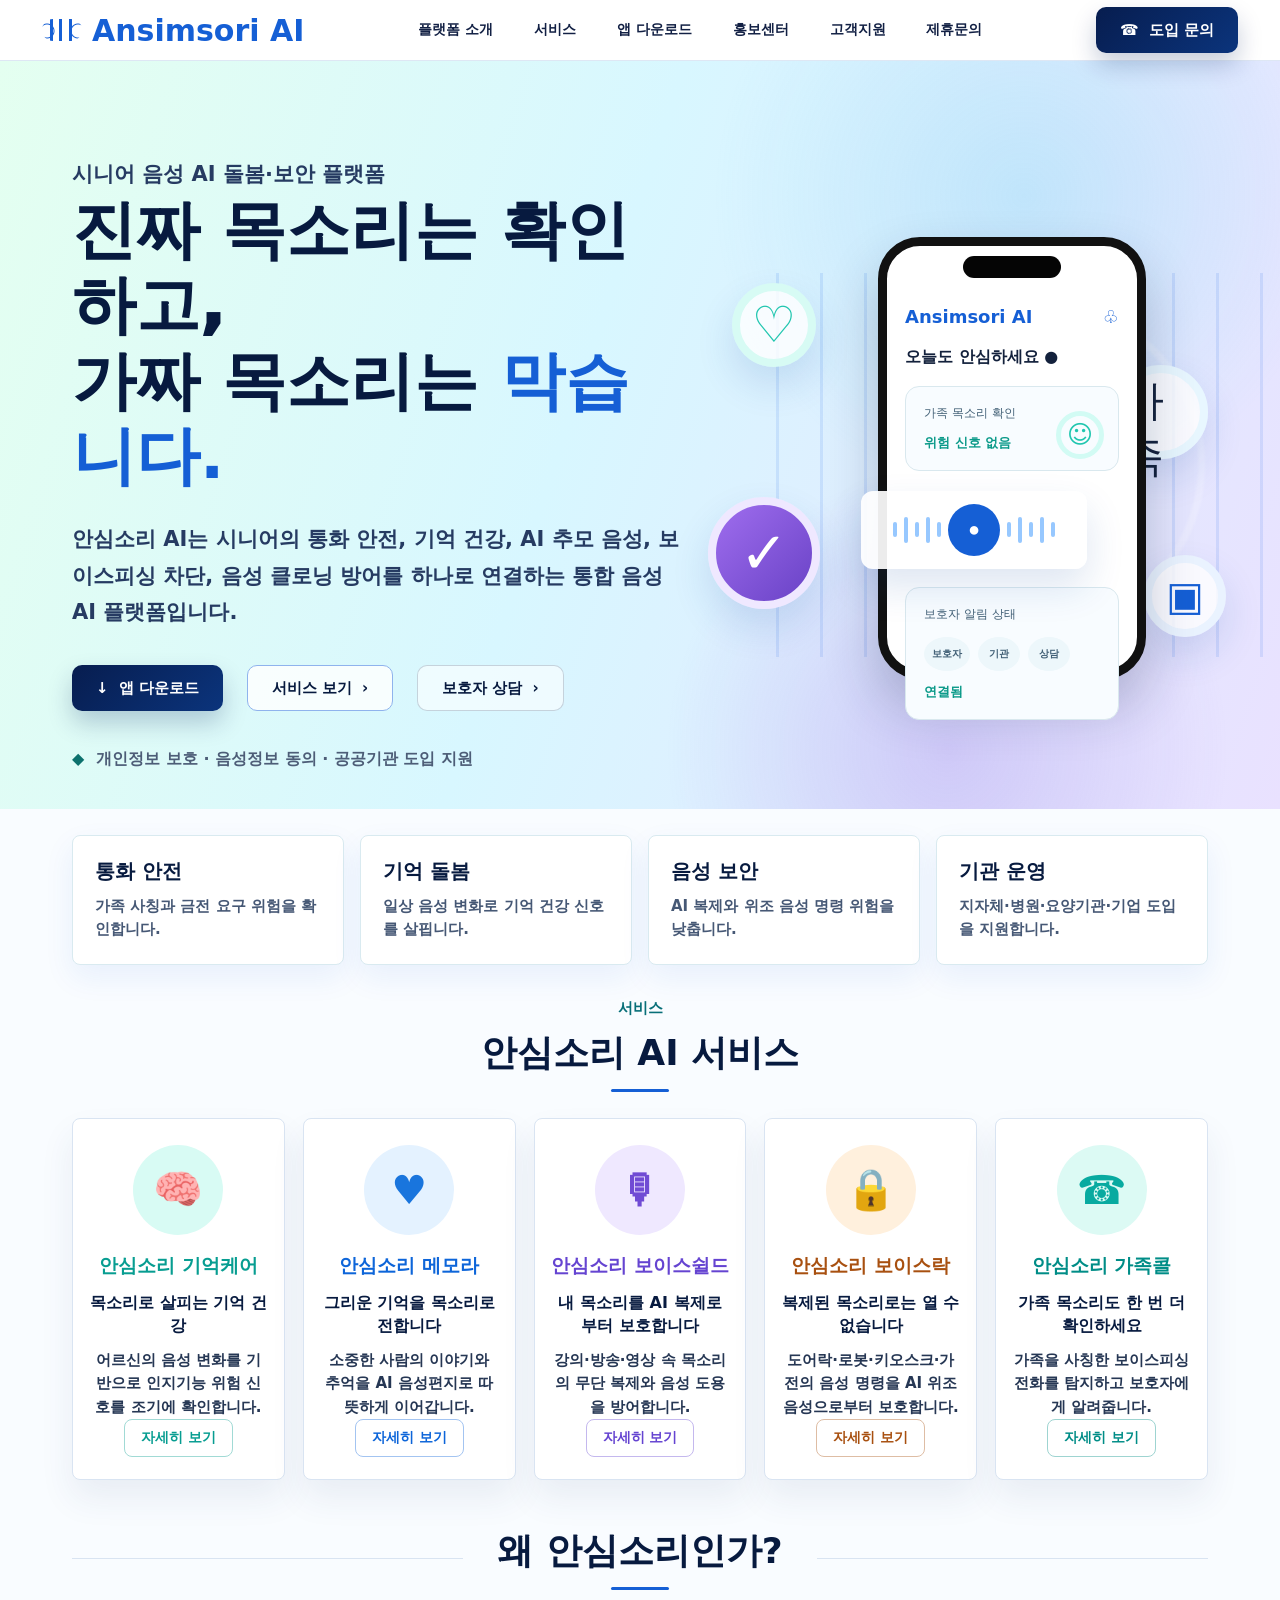
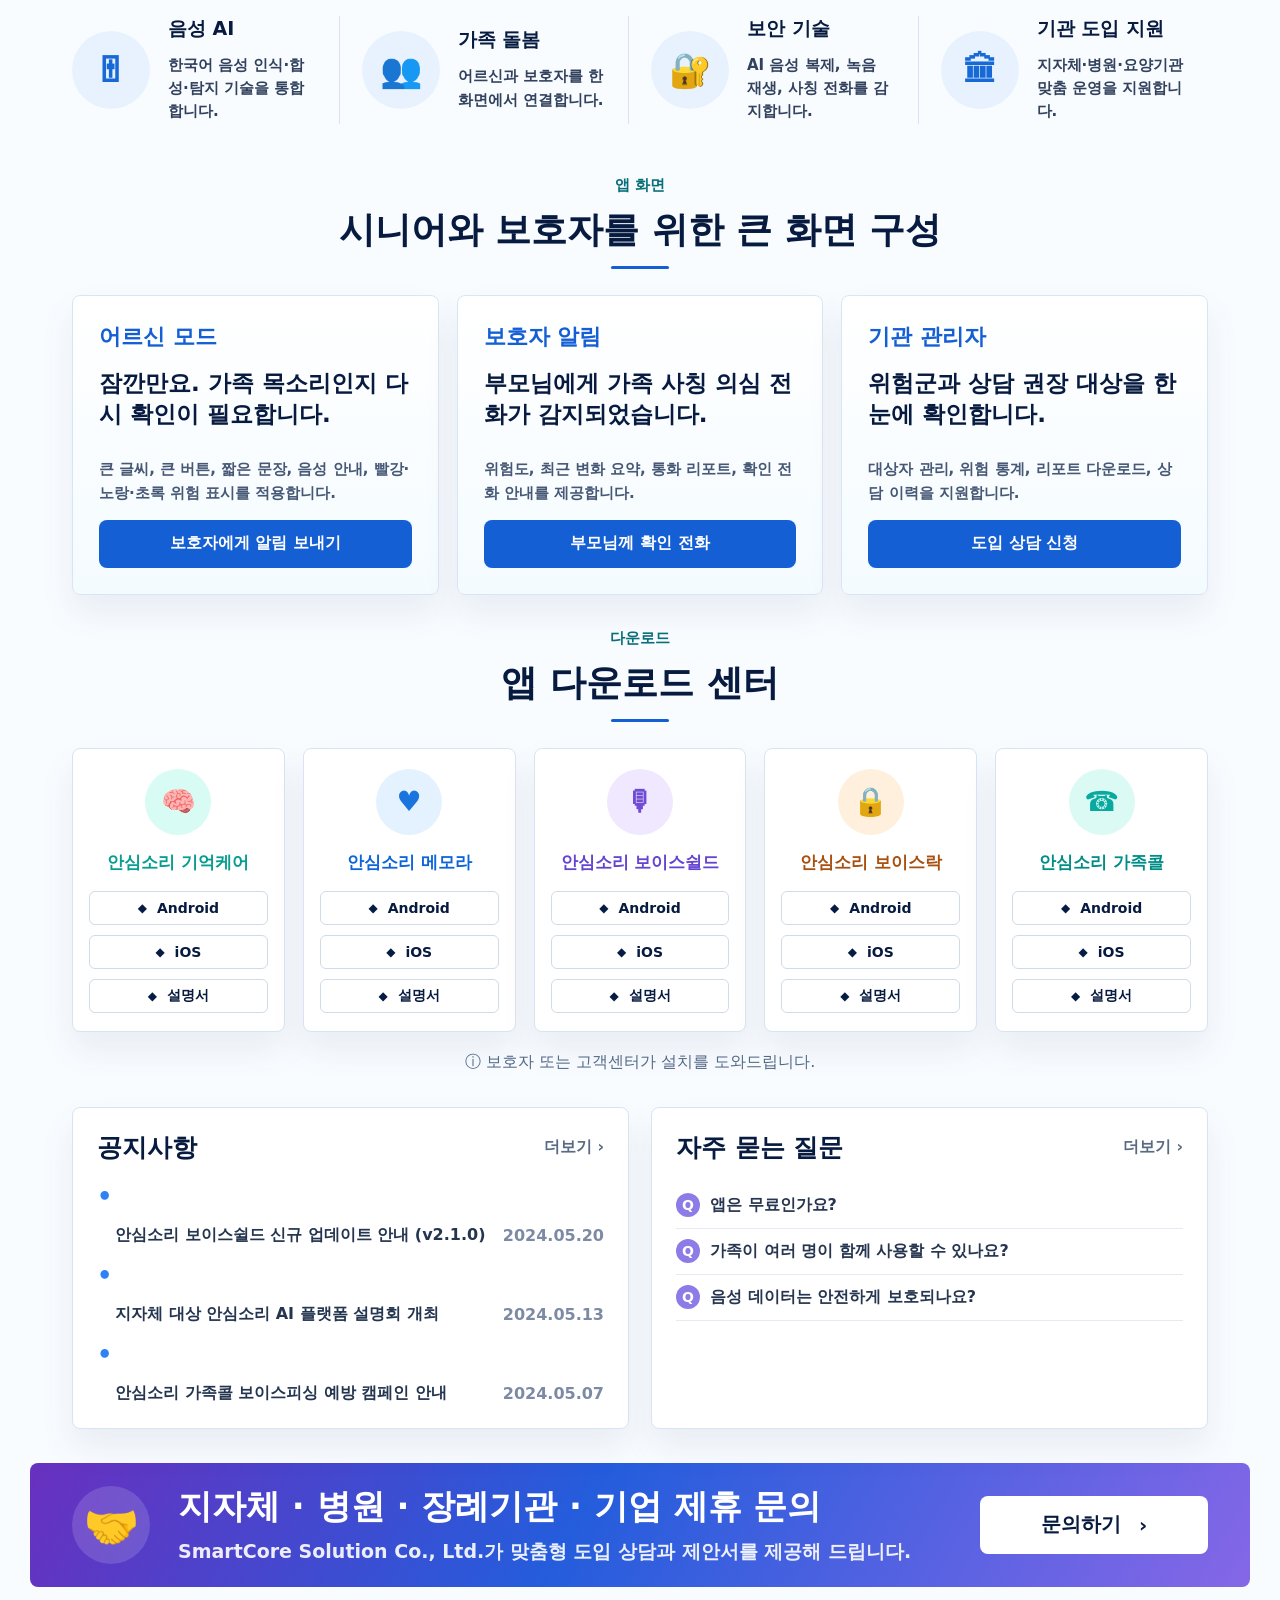
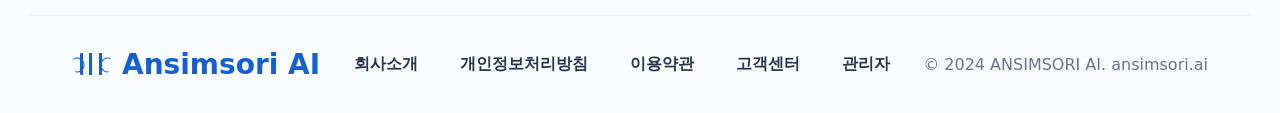
==== index.html @ afc2d335 "Initial Ansimsori AI website" ====
<!doctype html>
<html lang="ko">
  <head>
    <meta charset="UTF-8" />
    <meta name="viewport" content="width=device-width, initial-scale=1.0" />
    <title>안심소리 AI | ANSIMSORI AI</title>
    <meta
      name="description"
      content="안심소리 AI는 시니어의 통화 안전, 기억 건강, AI 추모 음성, 보이스피싱 차단, 음성 클로닝 방어를 하나로 연결하는 통합 음성 AI 플랫폼입니다."
    />
    <link rel="stylesheet" href="./styles.css" />
  </head>
  <body>
    <header class="site-header">
      <a class="brand" href="#top" aria-label="안심소리 AI 홈">
        <span class="brand-wave" aria-hidden="true"></span>
        <span>Ansimsori AI</span>
      </a>

      <button class="menu-toggle" type="button" aria-label="메뉴 열기" aria-expanded="false">
        <span></span>
        <span></span>
        <span></span>
      </button>

      <nav class="nav" aria-label="주요 메뉴">
        <a href="#platform">플랫폼 소개</a>
        <a href="#service">서비스</a>
        <a href="#download">앱 다운로드</a>
        <a href="#notice">홍보센터</a>
        <a href="#faq">고객지원</a>
        <a href="#contact">제휴문의</a>
      </nav>

      <a class="header-cta" href="#contact">
        <span aria-hidden="true">☎</span>
        도입 문의
      </a>
    </header>

    <main id="top">
      <section class="hero" id="platform">
        <div class="hero-inner">
          <div class="hero-copy">
            <p class="eyebrow">시니어 음성 AI 돌봄·보안 플랫폼</p>
            <h1>진짜 목소리는 확인하고,<br />가짜 목소리는 <strong>막습니다.</strong></h1>
            <p>
              안심소리 AI는 시니어의 통화 안전, 기억 건강, AI 추모 음성, 보이스피싱 차단, 음성 클로닝 방어를 하나로 연결하는 통합 음성 AI 플랫폼입니다.
            </p>
            <div class="hero-actions">
              <a class="button primary" href="#download">
                <span aria-hidden="true">↓</span>
                앱 다운로드
              </a>
              <a class="button secondary" href="#service">
                서비스 보기
                <span aria-hidden="true">›</span>
              </a>
              <a class="button ghost" href="#contact">
                보호자 상담
                <span aria-hidden="true">›</span>
              </a>
            </div>
            <p class="trust"><span aria-hidden="true">◆</span> 개인정보 보호 · 음성정보 동의 · 공공기관 도입 지원</p>
          </div>

          <div class="hero-visual" aria-label="안심소리 AI 모바일 앱 미리보기">
            <div class="orbit badge-heart">♡</div>
            <div class="orbit badge-family">가족</div>
            <div class="orbit badge-lock">▣</div>
            <div class="phone">
              <div class="phone-top"></div>
              <div class="phone-screen">
                <div class="app-head">
                  <strong>Ansimsori AI</strong>
                  <span>♧</span>
                </div>
                <h2>오늘도 안심하세요 <span>●</span></h2>
                <div class="status-card">
                  <span>가족 목소리 확인</span>
                  <b>위험 신호 없음</b>
                  <i>☺</i>
                </div>
                <div class="voice-panel">
                  <span></span><span></span><span></span><span></span><span></span>
                  <button type="button" aria-label="음성 녹음">●</button>
                  <span></span><span></span><span></span><span></span><span></span>
                </div>
                <div class="family-card">
                  <span>보호자 알림 상태</span>
                  <div class="faces">
                    <i>보호자</i><i>기관</i><i>상담</i>
                  </div>
                  <b>연결됨</b>
                </div>
              </div>
            </div>
            <div class="shield">✓</div>
          </div>
        </div>
      </section>

      <section class="section platform-summary" aria-label="안심소리 AI 핵심 가치">
        <div class="summary-grid">
          <article>
            <b>통화 안전</b>
            <span>가족 사칭과 금전 요구 위험을 확인합니다.</span>
          </article>
          <article>
            <b>기억 돌봄</b>
            <span>일상 음성 변화로 기억 건강 신호를 살핍니다.</span>
          </article>
          <article>
            <b>음성 보안</b>
            <span>AI 복제와 위조 음성 명령 위험을 낮춥니다.</span>
          </article>
          <article>
            <b>기관 운영</b>
            <span>지자체·병원·요양기관·기업 도입을 지원합니다.</span>
          </article>
        </div>
      </section>

      <section class="section" id="service">
        <div class="section-title">
          <p>서비스</p>
          <h2>안심소리 AI 서비스</h2>
        </div>
        <div class="service-grid">
          <article class="service-card mint">
            <span class="icon">🧠</span>
            <h3>안심소리 기억케어</h3>
            <b>목소리로 살피는 기억 건강</b>
            <p>어르신의 음성 변화를 기반으로 인지기능 위험 신호를 조기에 확인합니다.</p>
            <a class="service-more" href="./services/memory-care.html">자세히 보기</a>
          </article>
          <article class="service-card blue">
            <span class="icon">♥</span>
            <h3>안심소리 메모라</h3>
            <b>그리운 기억을 목소리로 전합니다</b>
            <p>소중한 사람의 이야기와 추억을 AI 음성편지로 따뜻하게 이어갑니다.</p>
            <a class="service-more" href="./services/memora.html">자세히 보기</a>
          </article>
          <article class="service-card violet">
            <span class="icon">🎙</span>
            <h3>안심소리 보이스쉴드</h3>
            <b>내 목소리를 AI 복제로부터 보호합니다</b>
            <p>강의·방송·영상 속 목소리의 무단 복제와 음성 도용을 방어합니다.</p>
            <a class="service-more" href="./services/voice-shield.html">자세히 보기</a>
          </article>
          <article class="service-card amber">
            <span class="icon">🔒</span>
            <h3>안심소리 보이스락</h3>
            <b>복제된 목소리로는 열 수 없습니다</b>
            <p>도어락·로봇·키오스크·가전의 음성 명령을 AI 위조 음성으로부터 보호합니다.</p>
            <a class="service-more" href="./services/voice-lock.html">자세히 보기</a>
          </article>
          <article class="service-card teal">
            <span class="icon">☎</span>
            <h3>안심소리 가족콜</h3>
            <b>가족 목소리도 한 번 더 확인하세요</b>
            <p>가족을 사칭한 보이스피싱 전화를 탐지하고 보호자에게 알려줍니다.</p>
            <a class="service-more" href="./services/family-call.html">자세히 보기</a>
          </article>
        </div>
      </section>

      <section class="section why">
        <div class="section-title lined">
          <h2>왜 안심소리인가?</h2>
        </div>
        <div class="why-grid">
          <article>
            <span class="why-icon">🎚</span>
            <div>
              <h3>음성 AI</h3>
              <p>한국어 음성 인식·합성·탐지 기술을 통합합니다.</p>
            </div>
          </article>
          <article>
            <span class="why-icon">👥</span>
            <div>
              <h3>가족 돌봄</h3>
              <p>어르신과 보호자를 한 화면에서 연결합니다.</p>
            </div>
          </article>
          <article>
            <span class="why-icon">🔐</span>
            <div>
              <h3>보안 기술</h3>
              <p>AI 음성 복제, 녹음 재생, 사칭 전화를 감지합니다.</p>
            </div>
          </article>
          <article>
            <span class="why-icon">🏛</span>
            <div>
              <h3>기관 도입 지원</h3>
              <p>지자체·병원·요양기관 맞춤 운영을 지원합니다.</p>
            </div>
          </article>
        </div>
      </section>

      <section class="section screen-section" aria-label="앱 화면 예시">
        <div class="section-title">
          <p>앱 화면</p>
          <h2>시니어와 보호자를 위한 큰 화면 구성</h2>
        </div>
        <div class="screen-grid">
          <article>
            <h3>어르신 모드</h3>
            <strong>잠깐만요. 가족 목소리인지 다시 확인이 필요합니다.</strong>
            <p>큰 글씨, 큰 버튼, 짧은 문장, 음성 안내, 빨강·노랑·초록 위험 표시를 적용합니다.</p>
            <button type="button">보호자에게 알림 보내기</button>
          </article>
          <article>
            <h3>보호자 알림</h3>
            <strong>부모님에게 가족 사칭 의심 전화가 감지되었습니다.</strong>
            <p>위험도, 최근 변화 요약, 통화 리포트, 확인 전화 안내를 제공합니다.</p>
            <button type="button">부모님께 확인 전화</button>
          </article>
          <article>
            <h3>기관 관리자</h3>
            <strong>위험군과 상담 권장 대상을 한눈에 확인합니다.</strong>
            <p>대상자 관리, 위험 통계, 리포트 다운로드, 상담 이력을 지원합니다.</p>
            <button type="button">도입 상담 신청</button>
          </article>
        </div>
      </section>

      <section class="section" id="download">
        <div class="section-title">
          <p>다운로드</p>
          <h2>앱 다운로드 센터</h2>
        </div>
        <div class="download-grid">
          <article class="download-card mint">
            <span class="small-icon">🧠</span>
            <h3>안심소리 기억케어</h3>
            <a href="./services/memory-care.html">Android</a>
            <a href="./services/memory-care.html">iOS</a>
            <a href="./services/memory-care.html">설명서</a>
          </article>
          <article class="download-card blue">
            <span class="small-icon">♥</span>
            <h3>안심소리 메모라</h3>
            <a href="./services/memora.html">Android</a>
            <a href="./services/memora.html">iOS</a>
            <a href="./services/memora.html">설명서</a>
          </article>
          <article class="download-card violet">
            <span class="small-icon">🎙</span>
            <h3>안심소리 보이스쉴드</h3>
            <a href="./services/voice-shield.html">Android</a>
            <a href="./services/voice-shield.html">iOS</a>
            <a href="./services/voice-shield.html">설명서</a>
          </article>
          <article class="download-card amber">
            <span class="small-icon">🔒</span>
            <h3>안심소리 보이스락</h3>
            <a href="./services/voice-lock.html">Android</a>
            <a href="./services/voice-lock.html">iOS</a>
            <a href="./services/voice-lock.html">설명서</a>
          </article>
          <article class="download-card teal">
            <span class="small-icon">☎</span>
            <h3>안심소리 가족콜</h3>
            <a href="./services/family-call.html">Android</a>
            <a href="./services/family-call.html">iOS</a>
            <a href="./services/family-call.html">설명서</a>
          </article>
        </div>
        <p class="helper">ⓘ 보호자 또는 고객센터가 설치를 도와드립니다.</p>
      </section>

      <section class="info-section">
        <article class="panel" id="notice">
          <div class="panel-head">
            <h2>공지사항</h2>
            <a href="#">더보기 ›</a>
          </div>
          <ul class="notice-list">
            <li><a href="#">안심소리 보이스쉴드 신규 업데이트 안내 (v2.1.0)</a><time>2024.05.20</time></li>
            <li><a href="#">지자체 대상 안심소리 AI 플랫폼 설명회 개최</a><time>2024.05.13</time></li>
            <li><a href="#">안심소리 가족콜 보이스피싱 예방 캠페인 안내</a><time>2024.05.07</time></li>
          </ul>
        </article>

        <article class="panel" id="faq">
          <div class="panel-head">
            <h2>자주 묻는 질문</h2>
            <a href="#">더보기 ›</a>
          </div>
          <div class="faq-list">
            <button type="button" aria-expanded="false">앱은 무료인가요?</button>
            <p>서비스별 기본 기능과 기관 도입 범위에 따라 이용 방식이 달라질 수 있습니다.</p>
            <button type="button" aria-expanded="false">가족이 여러 명이 함께 사용할 수 있나요?</button>
            <p>보호자와 가족 구성원을 초대해 알림과 음성 등록 상태를 함께 관리할 수 있습니다.</p>
            <button type="button" aria-expanded="false">음성 데이터는 안전하게 보호되나요?</button>
            <p>음성정보 이용 목적, 보관 기간, 삭제 방법을 고지하고 동의 기반으로 처리합니다.</p>
          </div>
        </article>
      </section>

      <section class="contact-banner" id="contact">
        <div>
          <span aria-hidden="true">🤝</span>
          <div>
            <h2>지자체 · 병원 · 장례기관 · 기업 제휴 문의</h2>
            <p>SmartCore Solution Co., Ltd.가 맞춤형 도입 상담과 제안서를 제공해 드립니다.</p>
          </div>
        </div>
        <a href="mailto:contact@ansimsori.ai">문의하기 <span aria-hidden="true">›</span></a>
      </section>
    </main>

    <footer class="site-footer">
      <a class="brand" href="#top" aria-label="안심소리 AI 홈">
        <span class="brand-wave" aria-hidden="true"></span>
        <span>Ansimsori AI</span>
      </a>
      <nav aria-label="하단 메뉴">
        <a href="#">회사소개</a>
        <a href="#">개인정보처리방침</a>
        <a href="#">이용약관</a>
        <a href="#">고객센터</a>
        <a href="#">관리자</a>
      </nav>
      <p>© 2024 ANSIMSORI AI. ansimsori.ai</p>
    </footer>

    <script src="./script.js"></script>
  </body>
</html>
---- styles.css ----
:root {
  --navy: #071a3f;
  --blue: #155fd5;
  --blue-2: #2f82f3;
  --mint: #20c6af;
  --teal: #0aaea5;
  --violet: #7b55d9;
  --amber: #f18a24;
  --line: #d9e4f2;
  --text: #13213c;
  --muted: #5f6f89;
  --bg: #f6fbff;
  --shadow: 0 18px 38px rgba(20, 76, 160, 0.14);
}

* {
  box-sizing: border-box;
}

html {
  scroll-behavior: smooth;
}

body {
  margin: 0;
  color: var(--text);
  font-family: system-ui, -apple-system, BlinkMacSystemFont, "Segoe UI", sans-serif;
  background: #f9fcff;
  letter-spacing: 0;
}

a {
  color: inherit;
  text-decoration: none;
}

.site-header {
  position: sticky;
  top: 0;
  z-index: 20;
  display: flex;
  align-items: center;
  gap: 24px;
  min-height: 58px;
  padding: 0 clamp(20px, 3.4vw, 42px);
  border-bottom: 1px solid rgba(214, 226, 242, 0.8);
  background: rgba(255, 255, 255, 0.94);
  backdrop-filter: blur(18px);
}

.brand {
  display: inline-flex;
  align-items: center;
  gap: 10px;
  flex: 0 0 auto;
  color: var(--blue);
  font-size: clamp(22px, 2.5vw, 30px);
  font-weight: 900;
  white-space: nowrap;
}

.brand-wave {
  width: 40px;
  height: 22px;
  background:
    radial-gradient(circle at 5px 12px, transparent 6px, var(--blue) 7px, transparent 8px),
    linear-gradient(90deg, transparent 0 8px, var(--blue) 8px 11px, transparent 11px 17px, var(--blue) 17px 20px, transparent 20px 27px, var(--blue) 27px 30px, transparent 30px),
    radial-gradient(circle at 36px 12px, transparent 6px, var(--blue) 7px, transparent 8px);
  border-radius: 99px;
}

.nav {
  display: flex;
  justify-content: center;
  gap: clamp(22px, 3.2vw, 44px);
  flex: 1 1 auto;
  font-size: 14px;
  font-weight: 700;
  color: #122044;
}

.nav a {
  padding: 21px 0;
}

.header-cta,
.button {
  display: inline-flex;
  align-items: center;
  justify-content: center;
  gap: 10px;
  min-height: 46px;
  padding: 0 24px;
  border-radius: 10px;
  font-size: 15px;
  font-weight: 800;
  white-space: nowrap;
}

.header-cta,
.button.primary {
  color: #fff;
  background: linear-gradient(135deg, #071d4f, #0b347c);
  box-shadow: 0 12px 24px rgba(4, 31, 89, 0.22);
}

.button.secondary {
  color: var(--navy);
  border: 1px solid #8fb3ed;
  background: rgba(255, 255, 255, 0.82);
}

.button.ghost {
  color: var(--navy);
  border: 1px solid rgba(7, 26, 63, 0.18);
  background: rgba(255, 255, 255, 0.58);
}

.menu-toggle {
  display: none;
  width: 42px;
  height: 42px;
  border: 1px solid var(--line);
  border-radius: 10px;
  background: #fff;
}

.menu-toggle span {
  display: block;
  width: 20px;
  height: 2px;
  margin: 5px auto;
  background: var(--navy);
}

.hero {
  overflow: hidden;
  background:
    radial-gradient(circle at 74% 92%, rgba(151, 105, 227, 0.26), transparent 24%),
    radial-gradient(circle at 80% 18%, rgba(93, 203, 239, 0.24), transparent 26%),
    linear-gradient(108deg, #e4fff0 0%, #d8f7ff 45%, #e9e1ff 100%);
}

.hero-inner {
  display: grid;
  grid-template-columns: minmax(0, 1fr) minmax(350px, 500px);
  gap: 28px;
  align-items: center;
  max-width: 1220px;
  min-height: 500px;
  margin: 0 auto;
  padding: clamp(46px, 5.4vw, 70px) clamp(22px, 4vw, 42px) 36px;
}

.hero-copy h1 {
  margin: 0;
  color: var(--navy);
  font-size: clamp(42px, 5.4vw, 64px);
  line-height: 1.18;
  font-weight: 950;
}

.eyebrow,
.section-title p {
  margin: 0 0 12px;
  color: #086f78;
  font-size: 15px;
  font-weight: 900;
}

.hero-copy h1 strong {
  color: var(--blue);
}

.hero-copy > p {
  max-width: 720px;
  margin: 26px 0 0;
  color: #263b62;
  font-size: clamp(17px, 1.8vw, 21px);
  line-height: 1.75;
  font-weight: 650;
}

.hero-actions {
  display: flex;
  flex-wrap: wrap;
  gap: 24px;
  margin-top: 34px;
}

.trust {
  display: flex;
  align-items: center;
  gap: 12px;
  margin-top: 34px !important;
  color: #4d5d77 !important;
  font-size: 16px !important;
}

.trust span {
  color: #0c716d;
}

.hero-visual {
  position: relative;
  min-height: 430px;
}

.hero-visual::before {
  content: "";
  position: absolute;
  inset: 36px -120px 10px 46px;
  opacity: 0.35;
  background:
    repeating-linear-gradient(90deg, transparent 0 22px, rgba(37, 106, 230, 0.36) 22px 25px, transparent 25px 44px),
    radial-gradient(circle, transparent 0 45%, rgba(255, 255, 255, 0.6) 46% 47%, transparent 48%);
}

.phone {
  position: absolute;
  right: 62px;
  top: 0;
  width: 268px;
  height: 442px;
  padding: 24px 18px;
  border: 9px solid #111;
  border-radius: 42px;
  background: #fff;
  box-shadow: 0 28px 54px rgba(18, 33, 67, 0.24);
}

.phone-top {
  position: absolute;
  top: 10px;
  left: 50%;
  width: 98px;
  height: 22px;
  transform: translateX(-50%);
  border-radius: 99px;
  background: #050505;
}

.phone-screen {
  padding-top: 36px;
}

.app-head,
.status-card,
.family-card {
  border: 1px solid #d9e8ee;
  border-radius: 14px;
  background: #f8fcff;
}

.app-head {
  display: flex;
  justify-content: space-between;
  padding: 0;
  border: 0;
  background: transparent;
  color: var(--blue);
  font-size: 18px;
}

.phone h2 {
  margin: 20px 0 18px;
  font-size: 16px;
}

.status-card,
.family-card {
  position: relative;
  padding: 18px;
  color: #426076;
  font-size: 12px;
}

.status-card b,
.family-card b {
  display: block;
  margin-top: 12px;
  color: #0b9a89;
  font-size: 13px;
}

.status-card i {
  position: absolute;
  right: 14px;
  top: 24px;
  display: grid;
  place-items: center;
  width: 48px;
  height: 48px;
  border-radius: 50%;
  color: #20c6af;
  border: 5px solid #d2fbf4;
  font-style: normal;
  font-size: 25px;
}

.voice-panel {
  position: relative;
  z-index: 2;
  display: flex;
  align-items: center;
  justify-content: center;
  gap: 7px;
  width: 226px;
  height: 78px;
  margin: 20px 0 18px -44px;
  border-radius: 12px;
  background: rgba(255, 255, 255, 0.92);
  box-shadow: var(--shadow);
}

.voice-panel span {
  width: 4px;
  height: 26px;
  border-radius: 99px;
  background: #97c8ff;
}

.voice-panel span:nth-child(odd) {
  height: 15px;
}

.voice-panel button {
  display: grid;
  place-items: center;
  width: 52px;
  height: 52px;
  border: 0;
  border-radius: 50%;
  color: #fff;
  background: var(--blue);
  font-size: 20px;
}

.faces {
  display: flex;
  gap: 8px;
  margin-top: 14px;
}

.faces i {
  display: grid;
  place-items: center;
  min-width: 42px;
  height: 34px;
  padding: 0 8px;
  border-radius: 50%;
  background: #edf7fb;
  font-style: normal;
  font-size: 10px;
  font-weight: 800;
}

.orbit,
.shield {
  position: absolute;
  display: grid;
  place-items: center;
  border-radius: 50%;
  background: rgba(255, 255, 255, 0.82);
  box-shadow: var(--shadow);
}

.badge-heart {
  left: 24px;
  top: 46px;
  width: 84px;
  height: 84px;
  color: var(--mint);
  border: 8px solid #d7fbf4;
  font-size: 50px;
}

.badge-family {
  right: 0;
  top: 128px;
  width: 94px;
  height: 94px;
  border: 8px solid #e8f7ff;
  font-size: 42px;
}

.badge-lock {
  right: -18px;
  bottom: 30px;
  width: 82px;
  height: 82px;
  color: var(--blue);
  border: 8px solid #eaf3ff;
  font-size: 40px;
}

.shield {
  left: 0;
  bottom: 58px;
  width: 112px;
  height: 112px;
  color: #fff;
  border: 8px solid #efe8ff;
  background: linear-gradient(135deg, #9f6dee, #6942c6);
  font-size: 58px;
}

.section,
.info-section,
.contact-banner,
.site-footer {
  max-width: 1220px;
  margin: 0 auto;
  padding-inline: clamp(20px, 4vw, 42px);
}

.section {
  padding-top: 34px;
}

.platform-summary {
  padding-top: 26px;
}

.summary-grid {
  display: grid;
  grid-template-columns: repeat(4, 1fr);
  gap: 16px;
}

.summary-grid article {
  min-height: 108px;
  padding: 22px;
  border: 1px solid #d9eaf0;
  border-radius: 8px;
  background: #fff;
  box-shadow: 0 12px 30px rgba(21, 95, 213, 0.08);
}

.summary-grid b {
  display: block;
  margin-bottom: 10px;
  color: var(--navy);
  font-size: 20px;
}

.summary-grid span {
  color: #465875;
  font-size: 15px;
  font-weight: 650;
  line-height: 1.55;
}

.section-title {
  margin: 0 0 26px;
  text-align: center;
}

.section-title h2,
.panel h2,
.contact-banner h2 {
  margin: 0;
  color: var(--navy);
  font-size: clamp(27px, 3vw, 36px);
  line-height: 1.25;
}

.section-title h2::after {
  content: "";
  display: block;
  width: 58px;
  height: 3px;
  margin: 14px auto 0;
  border-radius: 99px;
  background: var(--blue);
}

.lined {
  display: flex;
  align-items: center;
  gap: 34px;
}

.lined::before,
.lined::after {
  content: "";
  flex: 1;
  height: 1px;
  background: var(--line);
}

.service-grid,
.download-grid {
  display: grid;
  grid-template-columns: repeat(5, 1fr);
  gap: 18px;
}

.service-card,
.download-card,
.panel {
  border: 1px solid var(--line);
  border-radius: 8px;
  background: #fff;
  box-shadow: 0 18px 34px rgba(32, 65, 115, 0.08);
}

.service-card {
  display: flex;
  flex-direction: column;
  min-height: 350px;
  padding: 26px 16px 22px;
  text-align: center;
}

.icon,
.small-icon,
.why-icon {
  display: grid;
  place-items: center;
  margin: 0 auto;
  border-radius: 50%;
  font-weight: 900;
}

.icon {
  width: 90px;
  height: 90px;
  margin-bottom: 18px;
  font-size: 40px;
}

.service-card h3,
.download-card h3,
.why h3 {
  margin: 0 0 12px;
  font-size: 19px;
  color: var(--card-color);
}

.service-card b {
  display: block;
  min-height: 46px;
  margin-bottom: 12px;
  color: var(--navy);
  font-size: 16px;
  line-height: 1.45;
}

.service-card p,
.why p,
.download-card p {
  margin: 0;
  color: #263754;
  font-size: 15px;
  line-height: 1.55;
  font-weight: 650;
}

.service-card .service-more {
  display: inline-flex;
  align-items: center;
  justify-content: center;
  min-height: 38px;
  margin: auto auto 0;
  padding: 0 16px;
  border: 1px solid color-mix(in srgb, var(--card-color), white 62%);
  border-radius: 8px;
  color: var(--card-color);
  background: #fff;
  font: inherit;
  font-size: 14px;
  font-weight: 900;
  cursor: pointer;
}

.service-card .service-more:hover,
.service-card .service-more.is-active {
  color: #fff;
  background: var(--card-color);
}

.service-detail-viewer {
  position: relative;
  margin-top: 22px;
  padding: 28px;
  border: 1px solid #cfe0ef;
  border-radius: 8px;
  background: #fff;
  box-shadow: 0 22px 46px rgba(20, 76, 160, 0.13);
}

.service-detail-viewer[hidden] {
  display: none;
}

.detail-close {
  position: absolute;
  top: 16px;
  right: 16px;
  z-index: 2;
  display: grid;
  place-items: center;
  width: 38px;
  height: 38px;
  border: 1px solid #d8e4ef;
  border-radius: 50%;
  color: var(--navy);
  background: #fff;
  font-size: 24px;
  line-height: 1;
  cursor: pointer;
}

.service-panel {
  display: none;
  grid-template-columns: minmax(220px, 0.7fr) minmax(0, 1.3fr);
  gap: 28px;
  align-items: start;
}

.service-panel.is-active {
  display: grid;
}

.panel-summary {
  display: flex;
  gap: 18px;
  align-items: center;
  min-height: 160px;
  padding: 22px;
  border-radius: 8px;
  background: linear-gradient(180deg, #ffffff, color-mix(in srgb, var(--card-color), white 91%));
}

.panel-summary .small-icon {
  flex: 0 0 auto;
  margin: 0;
}

.panel-summary p {
  margin: 0 0 8px;
  color: #60708a;
  font-size: 13px;
  font-weight: 900;
}

.panel-summary h3 {
  margin: 0 0 10px;
  color: var(--card-color);
  font-size: 28px;
  line-height: 1.2;
}

.panel-summary strong {
  color: var(--navy);
  font-size: 18px;
  line-height: 1.45;
}

.panel-content {
  display: grid;
  grid-template-columns: repeat(3, 1fr);
  gap: 16px;
}

.panel-content section {
  min-height: 170px;
  padding: 20px;
  border: 1px solid #e1eaf3;
  border-radius: 8px;
  background: #fbfdff;
}

.panel-content h4 {
  margin: 0 0 12px;
  color: var(--navy);
  font-size: 18px;
}

.panel-content p,
.panel-content li {
  color: #34435d;
  font-size: 15px;
  font-weight: 650;
  line-height: 1.6;
}

.panel-content p {
  margin: 0;
}

.panel-content ul {
  display: grid;
  gap: 8px;
  padding: 0;
  margin: 0;
  list-style: none;
}

.panel-content li {
  position: relative;
  padding-left: 18px;
}

.panel-content li::before {
  content: "";
  position: absolute;
  left: 0;
  top: 10px;
  width: 7px;
  height: 7px;
  border-radius: 50%;
  background: var(--card-color);
}

.panel-content .notice-note {
  grid-column: 1 / -1;
}

.mint { --card-color: #079d91; }
.blue { --card-color: #0d65d9; }
.violet { --card-color: #6544d1; }
.amber { --card-color: #a85010; }
.teal { --card-color: #008d87; }

.mint .icon,
.mint .small-icon,
.mint .why-icon { background: #d8fbf4; color: #08afa0; }
.blue .icon,
.blue .small-icon,
.blue .why-icon { background: #e4f2ff; color: #1975dd; }
.violet .icon,
.violet .small-icon,
.violet .why-icon { background: #efe8ff; color: #704bd4; }
.amber .icon,
.amber .small-icon,
.amber .why-icon { background: #fff0dd; color: #e07314; }
.teal .icon,
.teal .small-icon,
.teal .why-icon { background: #dcfaf4; color: #08aaa0; }

.why {
  padding-top: 48px;
}

.why-grid {
  display: grid;
  grid-template-columns: repeat(4, 1fr);
  gap: 22px;
}

.why-grid article {
  display: flex;
  align-items: center;
  gap: 18px;
  min-width: 0;
  padding-right: 24px;
  border-right: 1px solid var(--line);
}

.why-grid article:last-child {
  border-right: 0;
}

.why-icon {
  flex: 0 0 auto;
  width: 78px;
  height: 78px;
  background: #e8f2ff;
  color: #1769d6;
  font-size: 34px;
}

.why h3 {
  color: var(--navy);
}

.why p {
  color: #32425e;
  font-size: 15px;
}

.download-card {
  padding: 20px 16px 18px;
  text-align: center;
}

.detail-section {
  display: none;
  padding-top: 52px;
}

.detail-grid {
  display: grid;
  grid-template-columns: repeat(2, minmax(0, 1fr));
  gap: 18px;
}

.detail-card {
  display: grid;
  grid-template-columns: 1fr;
  gap: 18px;
  min-height: 360px;
  padding: 26px;
  border: 1px solid var(--line);
  border-radius: 8px;
  background: #fff;
  box-shadow: 0 18px 34px rgba(32, 65, 115, 0.08);
}

.detail-card:last-child {
  grid-column: 1 / -1;
  min-height: 0;
}

.detail-card .small-icon {
  margin-left: 0;
}

.detail-card h3 {
  margin: 0 0 12px;
  color: var(--card-color);
  font-size: 24px;
}

.detail-card p {
  margin: 0;
  color: #263754;
  font-size: 17px;
  font-weight: 650;
  line-height: 1.65;
}

.detail-card ul {
  display: grid;
  gap: 10px;
  padding: 0;
  margin: 0;
  list-style: none;
}

.detail-card li {
  position: relative;
  padding-left: 20px;
  color: #33435e;
  font-size: 15px;
  font-weight: 700;
  line-height: 1.5;
}

.detail-card li::before {
  content: "";
  position: absolute;
  left: 0;
  top: 10px;
  width: 7px;
  height: 7px;
  border-radius: 50%;
  background: var(--card-color);
}

.notice-note {
  align-self: end;
  padding: 14px 16px;
  border-radius: 8px;
  color: #433515 !important;
  background: #fff8df;
  font-size: 14px !important;
  font-weight: 800 !important;
}

.screen-section {
  padding-top: 52px;
}

.service-page {
  background: #f8fbff;
}

.service-hero {
  background:
    radial-gradient(circle at 80% 12%, rgba(32, 198, 175, 0.18), transparent 24%),
    linear-gradient(120deg, #eefcff 0%, #ffffff 48%, #eef4ff 100%);
}

.service-hero-inner {
  display: grid;
  grid-template-columns: minmax(0, 1fr) minmax(280px, 420px);
  gap: 34px;
  align-items: center;
  max-width: 1220px;
  margin: 0 auto;
  padding: 64px clamp(20px, 4vw, 42px);
}

.service-hero h1 {
  margin: 0;
  color: var(--navy);
  font-size: clamp(40px, 5vw, 62px);
  line-height: 1.14;
}

.service-hero strong {
  display: block;
  margin-top: 18px;
  color: var(--card-color);
  font-size: clamp(22px, 2.4vw, 32px);
  line-height: 1.35;
}

.service-hero p {
  max-width: 760px;
  margin: 22px 0 0;
  color: #30415f;
  font-size: 19px;
  font-weight: 650;
  line-height: 1.75;
}

.service-hero-actions {
  display: flex;
  flex-wrap: wrap;
  gap: 14px;
  margin-top: 30px;
}

.service-visual-card {
  padding: 28px;
  border: 1px solid color-mix(in srgb, var(--card-color), white 72%);
  border-radius: 8px;
  background: #fff;
  box-shadow: var(--shadow);
}

.service-visual-card .small-icon {
  width: 104px;
  height: 104px;
  margin-bottom: 22px;
  font-size: 46px;
}

.service-visual-card dl {
  display: grid;
  gap: 14px;
  margin: 0;
}

.service-visual-card div {
  display: grid;
  gap: 5px;
  padding-bottom: 14px;
  border-bottom: 1px solid #e4edf6;
}

.service-visual-card div:last-child {
  border-bottom: 0;
  padding-bottom: 0;
}

.service-visual-card dt {
  color: #62718a;
  font-size: 13px;
  font-weight: 900;
}

.service-visual-card dd {
  margin: 0;
  color: var(--navy);
  font-size: 16px;
  font-weight: 850;
}

.service-content {
  max-width: 1220px;
  margin: 0 auto;
  padding: 44px clamp(20px, 4vw, 42px) 60px;
}

.spec-grid {
  display: grid;
  grid-template-columns: repeat(2, minmax(0, 1fr));
  gap: 18px;
}

.spec-block {
  padding: 26px;
  border: 1px solid #d7e5f2;
  border-radius: 8px;
  background: #fff;
  box-shadow: 0 14px 32px rgba(32, 65, 115, 0.07);
}

.spec-block.wide {
  grid-column: 1 / -1;
}

.spec-block h2 {
  margin: 0 0 18px;
  color: var(--navy);
  font-size: 27px;
}

.spec-block h3 {
  margin: 22px 0 10px;
  color: var(--card-color);
  font-size: 20px;
}

.spec-block p,
.spec-block li,
.spec-table td,
.spec-table th {
  color: #32435f;
  font-size: 16px;
  font-weight: 650;
  line-height: 1.65;
}

.spec-block p {
  margin: 0 0 12px;
}

.spec-block ul,
.spec-block ol {
  display: grid;
  gap: 9px;
  padding-left: 20px;
  margin: 0;
}

.spec-table {
  width: 100%;
  border-collapse: collapse;
  overflow: hidden;
  border: 1px solid #dce8f3;
  border-radius: 8px;
}

.spec-table th,
.spec-table td {
  padding: 13px 14px;
  border-bottom: 1px solid #e5edf5;
  text-align: left;
  vertical-align: top;
}

.spec-table th {
  width: 34%;
  color: var(--navy);
  background: #f3f8fd;
  font-weight: 900;
}

.spec-table tr:last-child th,
.spec-table tr:last-child td {
  border-bottom: 0;
}

.code-list {
  display: grid;
  gap: 8px;
  padding: 18px;
  border-radius: 8px;
  color: #dbeafe;
  background: #071a3f;
  font-family: ui-monospace, SFMono-Regular, Menlo, Consolas, monospace;
  font-size: 14px;
  line-height: 1.55;
  white-space: pre-wrap;
}

.safe-note {
  padding: 18px 20px;
  border: 1px solid #f5df9b;
  border-radius: 8px;
  color: #453810;
  background: #fff8dc;
  font-size: 16px;
  font-weight: 850;
  line-height: 1.65;
}

.service-bottom-nav {
  display: flex;
  flex-wrap: wrap;
  gap: 12px;
  margin-top: 28px;
}

.screen-grid {
  display: grid;
  grid-template-columns: repeat(3, 1fr);
  gap: 18px;
}

.screen-grid article {
  min-height: 270px;
  padding: 26px;
  border: 1px solid #d7e6f4;
  border-radius: 8px;
  background: linear-gradient(180deg, #fff, #f4fbff);
  box-shadow: 0 18px 34px rgba(32, 65, 115, 0.08);
}

.screen-grid h3 {
  margin: 0 0 16px;
  color: var(--blue);
  font-size: 22px;
}

.screen-grid strong {
  display: block;
  min-height: 74px;
  color: var(--navy);
  font-size: 23px;
  line-height: 1.35;
}

.screen-grid p {
  color: #465875;
  font-size: 15px;
  font-weight: 650;
  line-height: 1.6;
}

.screen-grid button {
  width: 100%;
  min-height: 48px;
  border: 0;
  border-radius: 8px;
  color: #fff;
  background: var(--blue);
  font: inherit;
  font-weight: 900;
}

.small-icon {
  width: 66px;
  height: 66px;
  margin-bottom: 16px;
  font-size: 28px;
}

.download-card h3 {
  min-height: 28px;
  font-size: 17px;
}

.download-card a {
  display: flex;
  align-items: center;
  justify-content: center;
  min-height: 34px;
  margin-top: 10px;
  border: 1px solid #d0dbe8;
  border-radius: 6px;
  color: var(--navy);
  font-size: 14px;
  font-weight: 750;
  background: #fff;
}

.download-card a::before {
  content: "◆";
  margin-right: 10px;
  color: #061c44;
  font-size: 12px;
}

.helper {
  margin: 20px 0 0;
  text-align: center;
  color: #536985;
  font-size: 16px;
}

.info-section {
  display: grid;
  grid-template-columns: 1fr 1fr;
  gap: 22px;
  padding-top: 34px;
}

.panel {
  min-height: 214px;
  padding: 24px;
}

.panel-head {
  display: flex;
  align-items: center;
  justify-content: space-between;
  gap: 18px;
  margin-bottom: 20px;
}

.panel h2 {
  font-size: 25px;
}

.panel-head a {
  color: #596a83;
  font-weight: 800;
}

.notice-list {
  display: grid;
  gap: 16px;
  padding: 0;
  margin: 0;
  list-style: none;
}

.notice-list li {
  display: grid;
  grid-template-columns: 1fr auto;
  gap: 14px;
  align-items: center;
  color: #243550;
  font-weight: 700;
}

.notice-list li::before {
  content: "•";
  grid-row: 1;
  color: var(--blue-2);
  font-size: 24px;
}

.notice-list a {
  grid-column: 1;
  padding-left: 18px;
}

.notice-list time {
  color: #7c8ba3;
}

.faq-list {
  display: grid;
}

.faq-list button {
  min-height: 46px;
  padding: 0;
  border: 0;
  border-bottom: 1px solid #e4eaf2;
  color: #263550;
  background: transparent;
  text-align: left;
  font: inherit;
  font-weight: 750;
}

.faq-list p {
  display: none;
  margin: 0;
  padding: 4px 0 14px 34px;
  color: #53647c;
  font-size: 15px;
  font-weight: 650;
  line-height: 1.55;
}

.faq-list button.is-open + p {
  display: block;
}

.faq-list button::before {
  content: "Q";
  display: inline-grid;
  place-items: center;
  width: 24px;
  height: 24px;
  margin-right: 10px;
  border-radius: 50%;
  color: #fff;
  background: #8d7be8;
  font-size: 14px;
}

.contact-banner {
  display: flex;
  align-items: center;
  justify-content: space-between;
  gap: 28px;
  min-height: 124px;
  margin-top: 34px;
  margin-bottom: 28px;
  border-radius: 8px;
  color: #fff;
  background: linear-gradient(120deg, #6930bf 0%, #245ddc 45%, #8567e7 100%);
}

.contact-banner > div {
  display: flex;
  align-items: center;
  gap: 28px;
}

.contact-banner > div > span {
  display: grid;
  place-items: center;
  flex: 0 0 auto;
  width: 78px;
  height: 78px;
  border-radius: 50%;
  background: rgba(255, 255, 255, 0.14);
  font-size: 44px;
}

.contact-banner h2 {
  color: #fff;
  font-size: clamp(24px, 3vw, 34px);
}

.contact-banner p {
  margin: 12px 0 0;
  font-size: 19px;
  font-weight: 600;
  color: rgba(255, 255, 255, 0.9);
}

.contact-banner > a {
  display: inline-flex;
  align-items: center;
  justify-content: center;
  gap: 18px;
  flex: 0 0 auto;
  min-width: 228px;
  min-height: 58px;
  border-radius: 8px;
  color: var(--navy);
  background: #fff;
  font-size: 20px;
  font-weight: 900;
}

.site-footer {
  display: grid;
  grid-template-columns: auto 1fr auto;
  align-items: center;
  gap: 24px;
  min-height: 98px;
  border-top: 1px solid #e3ebf4;
}

.site-footer .brand {
  font-size: 28px;
}

.site-footer nav {
  display: flex;
  justify-content: center;
  gap: 42px;
  color: #263550;
  font-weight: 700;
}

.site-footer p {
  color: #68768c;
}

@media (max-width: 1100px) {
  .site-header {
    gap: 18px;
  }

  .nav {
    gap: 18px;
    font-size: 14px;
  }

  .header-cta {
    padding: 0 18px;
  }

  .hero-inner {
    grid-template-columns: 1fr;
  }

  .hero-visual {
    min-height: 450px;
  }

  .phone {
    left: 50%;
    right: auto;
    transform: translateX(-50%);
  }

  .badge-heart {
    left: calc(50% - 250px);
  }

  .shield {
    left: calc(50% - 270px);
  }

  .badge-family,
  .badge-lock {
    right: calc(50% - 270px);
  }

  .service-grid,
  .download-grid {
    grid-template-columns: repeat(3, 1fr);
  }

  .summary-grid,
  .screen-grid,
  .panel-content {
    grid-template-columns: repeat(2, 1fr);
  }

  .service-panel {
    grid-template-columns: 1fr;
  }

  .why-grid {
    grid-template-columns: repeat(2, 1fr);
  }

  .why-grid article:nth-child(2) {
    border-right: 0;
  }

  .site-footer {
    grid-template-columns: 1fr;
    justify-items: center;
    padding-block: 26px;
    text-align: center;
  }

  .service-hero-inner,
  .spec-grid {
    grid-template-columns: 1fr;
  }
}

@media (max-width: 780px) {
  .site-header {
    min-height: 66px;
    justify-content: space-between;
  }

  .brand {
    font-size: 23px;
  }

  .brand-wave {
    width: 34px;
  }

  .menu-toggle {
    display: block;
  }

  .nav,
  .header-cta {
    display: none;
  }

  .site-header.open .nav {
    position: absolute;
    left: 16px;
    right: 16px;
    top: 68px;
    display: grid;
    gap: 0;
    padding: 10px;
    border: 1px solid var(--line);
    border-radius: 8px;
    background: #fff;
    box-shadow: var(--shadow);
  }

  .site-header.open .nav a {
    padding: 16px 12px;
    border-bottom: 1px solid #eef3f9;
  }

  .site-header.open .nav a:last-child {
    border-bottom: 0;
  }

  .hero-inner {
    min-height: 0;
    padding-top: 42px;
  }

  .hero-copy h1 {
    font-size: clamp(38px, 12vw, 54px);
  }

  .hero-copy > p {
    margin-top: 22px;
    font-size: 17px;
  }

  .hero-actions {
    gap: 12px;
    margin-top: 28px;
  }

  .button {
    flex: 1 1 170px;
    min-height: 52px;
    padding: 0 18px;
    font-size: 15px;
  }

  .platform-summary {
    padding-top: 20px;
  }

  .trust {
    align-items: flex-start;
    margin-top: 26px !important;
    font-size: 14px !important;
  }

  .hero-visual {
    min-height: 410px;
    margin-top: 10px;
  }

  .phone {
    width: 244px;
    height: 414px;
    padding: 22px 14px;
    border-width: 8px;
    border-radius: 36px;
  }

  .phone-top {
    width: 86px;
    height: 20px;
  }

  .app-head {
    font-size: 17px;
  }

  .voice-panel {
    width: 214px;
    height: 78px;
    margin-left: -34px;
  }

  .badge-heart,
  .badge-family,
  .badge-lock,
  .shield {
    transform: scale(0.74);
  }

  .badge-heart {
    left: -18px;
    top: 18px;
  }

  .badge-family {
    right: -22px;
    top: 118px;
  }

  .badge-lock {
    right: -18px;
    bottom: 10px;
  }

  .shield {
    left: -30px;
    bottom: 54px;
  }

  .service-grid,
  .download-grid,
  .why-grid,
  .info-section,
  .summary-grid,
  .detail-grid,
  .screen-grid {
    grid-template-columns: 1fr;
  }

  .service-card {
    min-height: 0;
  }

  .service-card b {
    min-height: 0;
  }

  .service-detail-viewer {
    padding: 22px 18px;
  }

  .detail-close {
    top: 10px;
    right: 10px;
  }

  .panel-summary {
    align-items: flex-start;
    padding-right: 48px;
  }

  .panel-summary h3 {
    font-size: 24px;
  }

  .panel-content {
    grid-template-columns: 1fr;
  }

  .detail-card,
  .detail-card:last-child {
    grid-column: auto;
    min-height: 0;
  }

  .screen-grid strong {
    min-height: 0;
  }

  .lined {
    gap: 16px;
  }

  .why-grid article,
  .why-grid article:nth-child(2) {
    border-right: 0;
    border-bottom: 1px solid var(--line);
    padding: 0 0 22px;
  }

  .why-grid article:last-child {
    border-bottom: 0;
  }

  .notice-list li {
    grid-template-columns: 1fr;
    gap: 4px;
  }

  .notice-list time {
    padding-left: 18px;
  }

  .contact-banner {
    align-items: stretch;
    flex-direction: column;
    padding-block: 24px;
  }

  .contact-banner > div {
    align-items: flex-start;
    gap: 16px;
  }

  .contact-banner > div > span {
    width: 58px;
    height: 58px;
    font-size: 30px;
  }

  .contact-banner p {
    font-size: 16px;
  }

  .contact-banner > a {
    width: 100%;
  }

  .site-footer nav {
    flex-wrap: wrap;
    gap: 16px 26px;
  }

  .service-hero-inner {
    padding-top: 42px;
    padding-bottom: 38px;
  }

  .service-hero h1 {
    font-size: 36px;
  }

  .service-hero p {
    font-size: 16px;
  }

  .service-hero-actions .button {
    flex: 1 1 180px;
  }

  .spec-block {
    padding: 20px;
  }

  .spec-block.wide {
    grid-column: auto;
  }

  .spec-table,
  .spec-table tbody,
  .spec-table tr,
  .spec-table th,
  .spec-table td {
    display: block;
    width: 100%;
  }

  .spec-table th {
    border-bottom: 0;
  }
}

@media (max-width: 420px) {
  .hero-copy h1 {
    font-size: 34px;
  }

  .hero-visual {
    min-height: 382px;
  }

  .phone {
    width: 224px;
    height: 382px;
  }

  .phone h2 {
    margin: 14px 0 12px;
  }

  .status-card,
  .family-card {
    padding: 14px;
  }

  .voice-panel {
    width: 196px;
    margin-top: 16px;
    margin-bottom: 16px;
  }

  .section-title h2,
  .panel h2,
  .contact-banner h2 {
    font-size: 25px;
  }
}
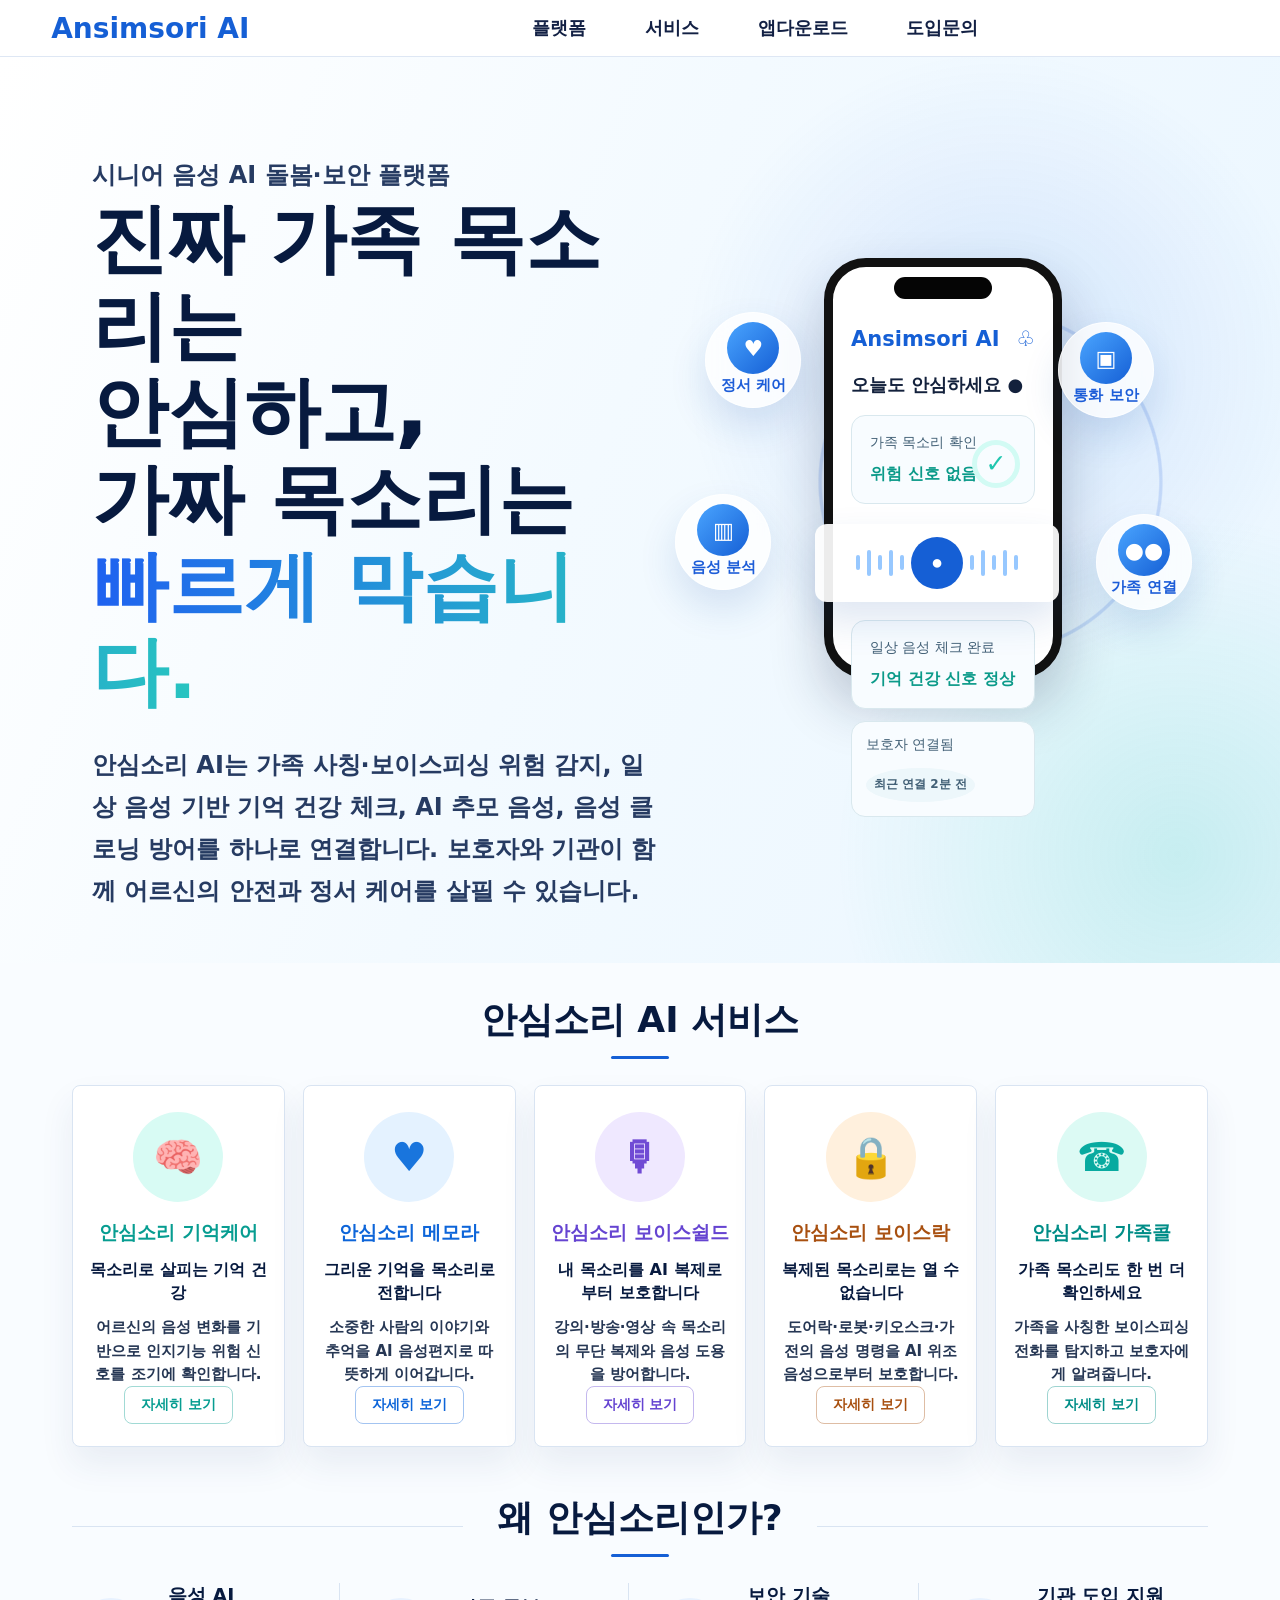
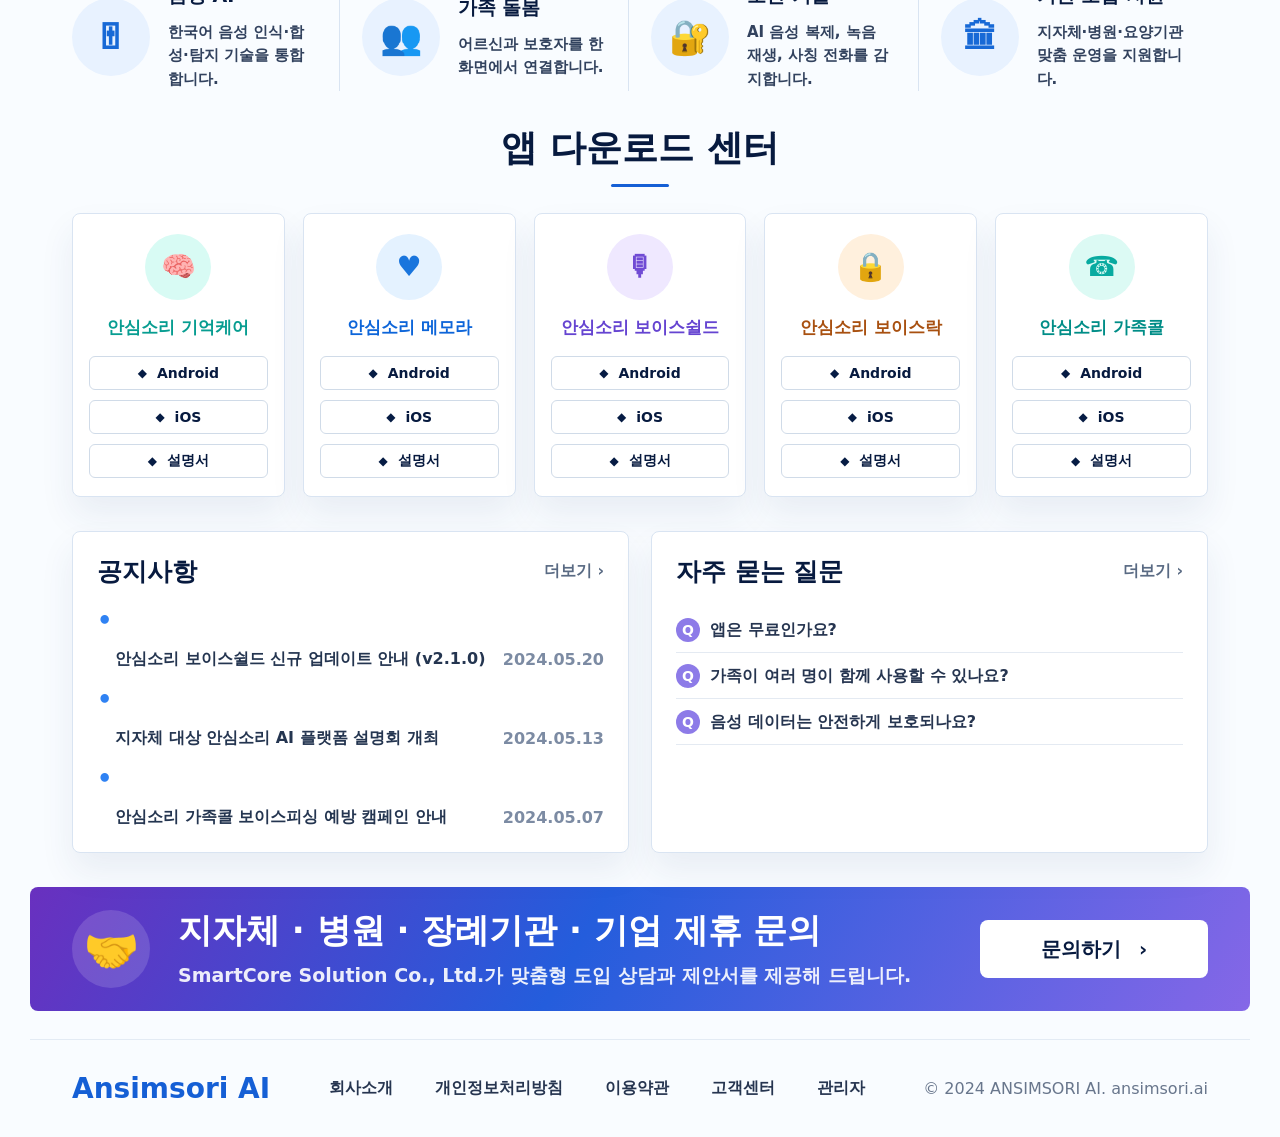
==== commit bdecd789: "Update Ansimsori service pages" ====
--- a/index.html
+++ b/index.html
@@ -24,18 +24,12 @@
       </button>
 
       <nav class="nav" aria-label="주요 메뉴">
-        <a href="#platform">플랫폼 소개</a>
+        <a href="#platform">플랫폼</a>
         <a href="#service">서비스</a>
-        <a href="#download">앱 다운로드</a>
-        <a href="#notice">홍보센터</a>
-        <a href="#faq">고객지원</a>
-        <a href="#contact">제휴문의</a>
+        <a href="#download">앱다운로드</a>
+        <a href="#contact">도입문의</a>
       </nav>
 
-      <a class="header-cta" href="#contact">
-        <span aria-hidden="true">☎</span>
-        도입 문의
-      </a>
     </header>
 
     <main id="top">
@@ -43,31 +37,18 @@
         <div class="hero-inner">
           <div class="hero-copy">
             <p class="eyebrow">시니어 음성 AI 돌봄·보안 플랫폼</p>
-            <h1>진짜 목소리는 확인하고,<br />가짜 목소리는 <strong>막습니다.</strong></h1>
+            <h1>진짜 가족 목소리는<br />안심하고,<br />가짜 목소리는 <strong>빠르게 막습니다.</strong></h1>
             <p>
-              안심소리 AI는 시니어의 통화 안전, 기억 건강, AI 추모 음성, 보이스피싱 차단, 음성 클로닝 방어를 하나로 연결하는 통합 음성 AI 플랫폼입니다.
+              안심소리 AI는 가족 사칭·보이스피싱 위험 감지, 일상 음성 기반 기억 건강 체크, AI 추모 음성, 음성 클로닝 방어를 하나로 연결합니다.
+              보호자와 기관이 함께 어르신의 안전과 정서 케어를 살필 수 있습니다.
             </p>
-            <div class="hero-actions">
-              <a class="button primary" href="#download">
-                <span aria-hidden="true">↓</span>
-                앱 다운로드
-              </a>
-              <a class="button secondary" href="#service">
-                서비스 보기
-                <span aria-hidden="true">›</span>
-              </a>
-              <a class="button ghost" href="#contact">
-                보호자 상담
-                <span aria-hidden="true">›</span>
-              </a>
-            </div>
-            <p class="trust"><span aria-hidden="true">◆</span> 개인정보 보호 · 음성정보 동의 · 공공기관 도입 지원</p>
           </div>
 
           <div class="hero-visual" aria-label="안심소리 AI 모바일 앱 미리보기">
-            <div class="orbit badge-heart">♡</div>
-            <div class="orbit badge-family">가족</div>
-            <div class="orbit badge-lock">▣</div>
+            <div class="orbit feature-orbit orbit-care"><b>♥</b><span>정서 케어</span></div>
+            <div class="orbit feature-orbit orbit-call"><b>▣</b><span>통화 보안</span></div>
+            <div class="orbit feature-orbit orbit-voice"><b>▥</b><span>음성 분석</span></div>
+            <div class="orbit feature-orbit orbit-family"><b>●●</b><span>가족 연결</span></div>
             <div class="phone">
               <div class="phone-top"></div>
               <div class="phone-screen">
@@ -79,7 +60,7 @@
                 <div class="status-card">
                   <span>가족 목소리 확인</span>
                   <b>위험 신호 없음</b>
-                  <i>☺</i>
+                  <i>✓</i>
                 </div>
                 <div class="voice-panel">
                   <span></span><span></span><span></span><span></span><span></span>
@@ -87,43 +68,23 @@
                   <span></span><span></span><span></span><span></span><span></span>
                 </div>
                 <div class="family-card">
-                  <span>보호자 알림 상태</span>
+                  <span>일상 음성 체크 완료</span>
+                  <b>기억 건강 신호 정상</b>
+                </div>
+                <div class="family-card compact-card">
+                  <span>보호자 연결됨</span>
                   <div class="faces">
-                    <i>보호자</i><i>기관</i><i>상담</i>
+                    <i>최근 연결 2분 전</i>
                   </div>
-                  <b>연결됨</b>
                 </div>
               </div>
             </div>
-            <div class="shield">✓</div>
-          </div>
-        </div>
-      </section>
-
-      <section class="section platform-summary" aria-label="안심소리 AI 핵심 가치">
-        <div class="summary-grid">
-          <article>
-            <b>통화 안전</b>
-            <span>가족 사칭과 금전 요구 위험을 확인합니다.</span>
-          </article>
-          <article>
-            <b>기억 돌봄</b>
-            <span>일상 음성 변화로 기억 건강 신호를 살핍니다.</span>
-          </article>
-          <article>
-            <b>음성 보안</b>
-            <span>AI 복제와 위조 음성 명령 위험을 낮춥니다.</span>
-          </article>
-          <article>
-            <b>기관 운영</b>
-            <span>지자체·병원·요양기관·기업 도입을 지원합니다.</span>
-          </article>
+          </div>
         </div>
       </section>
 
       <section class="section" id="service">
         <div class="section-title">
-          <p>서비스</p>
           <h2>안심소리 AI 서비스</h2>
         </div>
         <div class="service-grid">
@@ -201,36 +162,8 @@
         </div>
       </section>
 
-      <section class="section screen-section" aria-label="앱 화면 예시">
-        <div class="section-title">
-          <p>앱 화면</p>
-          <h2>시니어와 보호자를 위한 큰 화면 구성</h2>
-        </div>
-        <div class="screen-grid">
-          <article>
-            <h3>어르신 모드</h3>
-            <strong>잠깐만요. 가족 목소리인지 다시 확인이 필요합니다.</strong>
-            <p>큰 글씨, 큰 버튼, 짧은 문장, 음성 안내, 빨강·노랑·초록 위험 표시를 적용합니다.</p>
-            <button type="button">보호자에게 알림 보내기</button>
-          </article>
-          <article>
-            <h3>보호자 알림</h3>
-            <strong>부모님에게 가족 사칭 의심 전화가 감지되었습니다.</strong>
-            <p>위험도, 최근 변화 요약, 통화 리포트, 확인 전화 안내를 제공합니다.</p>
-            <button type="button">부모님께 확인 전화</button>
-          </article>
-          <article>
-            <h3>기관 관리자</h3>
-            <strong>위험군과 상담 권장 대상을 한눈에 확인합니다.</strong>
-            <p>대상자 관리, 위험 통계, 리포트 다운로드, 상담 이력을 지원합니다.</p>
-            <button type="button">도입 상담 신청</button>
-          </article>
-        </div>
-      </section>
-
       <section class="section" id="download">
         <div class="section-title">
-          <p>다운로드</p>
           <h2>앱 다운로드 센터</h2>
         </div>
         <div class="download-grid">
@@ -270,7 +203,6 @@
             <a href="./services/family-call.html">설명서</a>
           </article>
         </div>
-        <p class="helper">ⓘ 보호자 또는 고객센터가 설치를 도와드립니다.</p>
       </section>
 
       <section class="info-section">
@@ -320,11 +252,11 @@
         <span>Ansimsori AI</span>
       </a>
       <nav aria-label="하단 메뉴">
-        <a href="#">회사소개</a>
-        <a href="#">개인정보처리방침</a>
-        <a href="#">이용약관</a>
-        <a href="#">고객센터</a>
-        <a href="#">관리자</a>
+        <a href="./pages/company.html">회사소개</a>
+        <a href="./pages/privacy.html">개인정보처리방침</a>
+        <a href="./pages/terms.html">이용약관</a>
+        <a href="./pages/support.html">고객센터</a>
+        <a href="./pages/admin.html">관리자</a>
       </nav>
       <p>© 2024 ANSIMSORI AI. ansimsori.ai</p>
     </footer>
--- a/styles.css
+++ b/styles.css
@@ -40,9 +40,9 @@
   z-index: 20;
   display: flex;
   align-items: center;
-  gap: 24px;
-  min-height: 58px;
-  padding: 0 clamp(20px, 3.4vw, 42px);
+  gap: 32px;
+  min-height: 48px;
+  padding: 0 clamp(22px, 4vw, 52px);
   border-bottom: 1px solid rgba(214, 226, 242, 0.8);
   background: rgba(255, 255, 255, 0.94);
   backdrop-filter: blur(18px);
@@ -54,12 +54,13 @@
   gap: 10px;
   flex: 0 0 auto;
   color: var(--blue);
-  font-size: clamp(22px, 2.5vw, 30px);
+  font-size: clamp(21px, 2.2vw, 28px);
   font-weight: 900;
   white-space: nowrap;
 }
 
 .brand-wave {
+  display: none;
   width: 40px;
   height: 22px;
   background:
@@ -72,15 +73,15 @@
 .nav {
   display: flex;
   justify-content: center;
-  gap: clamp(22px, 3.2vw, 44px);
+  gap: clamp(34px, 4.6vw, 70px);
   flex: 1 1 auto;
-  font-size: 14px;
-  font-weight: 700;
+  font-size: 18px;
+  font-weight: 850;
   color: #122044;
 }
 
 .nav a {
-  padding: 21px 0;
+  padding: 16px 0;
 }
 
 .header-cta,
@@ -90,8 +91,8 @@
   justify-content: center;
   gap: 10px;
   min-height: 46px;
-  padding: 0 24px;
-  border-radius: 10px;
+  padding: 0 22px;
+  border-radius: 20px;
   font-size: 15px;
   font-weight: 800;
   white-space: nowrap;
@@ -136,27 +137,27 @@
 .hero {
   overflow: hidden;
   background:
-    radial-gradient(circle at 74% 92%, rgba(151, 105, 227, 0.26), transparent 24%),
-    radial-gradient(circle at 80% 18%, rgba(93, 203, 239, 0.24), transparent 26%),
-    linear-gradient(108deg, #e4fff0 0%, #d8f7ff 45%, #e9e1ff 100%);
+    radial-gradient(circle at 78% 34%, rgba(36, 109, 230, 0.14), transparent 27%),
+    radial-gradient(circle at 92% 88%, rgba(32, 198, 175, 0.18), transparent 24%),
+    linear-gradient(112deg, #ffffff 0%, #f3faff 46%, #eaf6ff 100%);
 }
 
 .hero-inner {
   display: grid;
-  grid-template-columns: minmax(0, 1fr) minmax(350px, 500px);
-  gap: 28px;
+  grid-template-columns: minmax(0, 1.08fr) minmax(360px, 0.92fr);
+  gap: 34px;
   align-items: center;
-  max-width: 1220px;
-  min-height: 500px;
+  max-width: 1180px;
+  min-height: 580px;
   margin: 0 auto;
-  padding: clamp(46px, 5.4vw, 70px) clamp(22px, 4vw, 42px) 36px;
+  padding: clamp(46px, 5.4vw, 76px) clamp(22px, 4vw, 42px) clamp(38px, 4vw, 58px);
 }
 
 .hero-copy h1 {
   margin: 0;
   color: var(--navy);
-  font-size: clamp(42px, 5.4vw, 64px);
-  line-height: 1.18;
+  font-size: clamp(50px, 6.3vw, 76px);
+  line-height: 1.14;
   font-weight: 950;
 }
 
@@ -164,64 +165,46 @@
 .section-title p {
   margin: 0 0 12px;
   color: #086f78;
-  font-size: 15px;
+  font-size: 18px;
   font-weight: 900;
 }
 
 .hero-copy h1 strong {
-  color: var(--blue);
+  background: linear-gradient(90deg, #1f61f0, #28c5c0);
+  -webkit-background-clip: text;
+  color: transparent;
 }
 
 .hero-copy > p {
   max-width: 720px;
-  margin: 26px 0 0;
+  margin: 28px 0 0;
   color: #263b62;
-  font-size: clamp(17px, 1.8vw, 21px);
+  font-size: clamp(20px, 2vw, 24px);
   line-height: 1.75;
-  font-weight: 650;
-}
-
-.hero-actions {
-  display: flex;
-  flex-wrap: wrap;
-  gap: 24px;
-  margin-top: 34px;
-}
-
-.trust {
-  display: flex;
-  align-items: center;
-  gap: 12px;
-  margin-top: 34px !important;
-  color: #4d5d77 !important;
-  font-size: 16px !important;
-}
-
-.trust span {
-  color: #0c716d;
+  font-weight: 700;
 }
 
 .hero-visual {
   position: relative;
-  min-height: 430px;
+  min-height: 438px;
+  transform: translateY(-24px);
 }
 
 .hero-visual::before {
   content: "";
   position: absolute;
-  inset: 36px -120px 10px 46px;
-  opacity: 0.35;
-  background:
-    repeating-linear-gradient(90deg, transparent 0 22px, rgba(37, 106, 230, 0.36) 22px 25px, transparent 25px 44px),
-    radial-gradient(circle, transparent 0 45%, rgba(255, 255, 255, 0.6) 46% 47%, transparent 48%);
+  inset: 8px -74px 34px 20px;
+  opacity: 0.56;
+  background: radial-gradient(circle, transparent 0 50%, rgba(63, 118, 225, 0.36) 50.4% 51%, transparent 51.4%);
+  border-radius: 50%;
 }
 
 .phone {
   position: absolute;
-  right: 62px;
-  top: 0;
-  width: 268px;
-  height: 442px;
+  right: 126px;
+  top: -18px;
+  width: 238px;
+  height: 420px;
   padding: 24px 18px;
   border: 9px solid #111;
   border-radius: 42px;
@@ -259,12 +242,12 @@
   border: 0;
   background: transparent;
   color: var(--blue);
+  font-size: 21px;
+}
+
+.phone h2 {
+  margin: 22px 0 18px;
   font-size: 18px;
-}
-
-.phone h2 {
-  margin: 20px 0 18px;
-  font-size: 16px;
 }
 
 .status-card,
@@ -272,7 +255,7 @@
   position: relative;
   padding: 18px;
   color: #426076;
-  font-size: 12px;
+  font-size: 14px;
 }
 
 .status-card b,
@@ -280,7 +263,7 @@
   display: block;
   margin-top: 12px;
   color: #0b9a89;
-  font-size: 13px;
+  font-size: 16px;
 }
 
 .status-card i {
@@ -305,9 +288,9 @@
   align-items: center;
   justify-content: center;
   gap: 7px;
-  width: 226px;
+  width: 244px;
   height: 78px;
-  margin: 20px 0 18px -44px;
+  margin: 20px 0 18px -36px;
   border-radius: 12px;
   background: rgba(255, 255, 255, 0.92);
   box-shadow: var(--shadow);
@@ -351,7 +334,7 @@
   border-radius: 50%;
   background: #edf7fb;
   font-style: normal;
-  font-size: 10px;
+  font-size: 12px;
   font-weight: 800;
 }
 
@@ -365,45 +348,60 @@
   box-shadow: var(--shadow);
 }
 
-.badge-heart {
-  left: 24px;
+.feature-orbit {
+  z-index: 3;
+  grid-template-rows: 1fr auto;
+  width: 96px;
+  height: 96px;
+  border: 1px solid rgba(255, 255, 255, 0.7);
+  color: #1d5dd8;
+  background: rgba(255, 255, 255, 0.78);
+  backdrop-filter: blur(12px);
+  font-size: 15px;
+  font-weight: 900;
+}
+
+.feature-orbit b {
+  display: grid;
+  place-items: center;
+  width: 52px;
+  height: 52px;
+  margin-top: 8px;
+  border-radius: 50%;
+  color: #fff;
+  background: linear-gradient(135deg, #4aa5ff, #155fd5);
+  font-size: 22px;
+}
+
+.feature-orbit span {
+  margin-bottom: 12px;
+}
+
+.orbit-care {
+  left: 6px;
+  top: 36px;
+}
+
+.orbit-call {
+  right: 34px;
   top: 46px;
-  width: 84px;
-  height: 84px;
-  color: var(--mint);
-  border: 8px solid #d7fbf4;
-  font-size: 50px;
-}
-
-.badge-family {
-  right: 0;
-  top: 128px;
-  width: 94px;
-  height: 94px;
-  border: 8px solid #e8f7ff;
-  font-size: 42px;
-}
-
-.badge-lock {
-  right: -18px;
-  bottom: 30px;
-  width: 82px;
-  height: 82px;
-  color: var(--blue);
-  border: 8px solid #eaf3ff;
-  font-size: 40px;
-}
-
-.shield {
-  left: 0;
-  bottom: 58px;
-  width: 112px;
-  height: 112px;
-  color: #fff;
-  border: 8px solid #efe8ff;
-  background: linear-gradient(135deg, #9f6dee, #6942c6);
-  font-size: 58px;
-}
+}
+
+.orbit-voice {
+  left: -24px;
+  top: 218px;
+}
+
+.orbit-family {
+  right: -4px;
+  bottom: 104px;
+}
+
+.compact-card {
+  margin-top: 12px;
+  padding: 14px;
+}
+
 
 .section,
 .info-section,
@@ -870,10 +868,6 @@
   font-weight: 800 !important;
 }
 
-.screen-section {
-  padding-top: 52px;
-}
-
 .service-page {
   background: #f8fbff;
 }
@@ -1088,51 +1082,297 @@
   margin-top: 28px;
 }
 
-.screen-grid {
+.info-page {
+  background: #f8fbff;
+}
+
+.info-hero {
+  max-width: 1120px;
+  margin: 0 auto;
+  padding: 64px clamp(20px, 4vw, 42px) 26px;
+}
+
+.back-home {
+  display: inline-flex;
+  align-items: center;
+  min-height: 42px;
+  margin-bottom: 22px;
+  padding: 0 18px;
+  border: 1px solid #bcd2ef;
+  border-radius: 8px;
+  color: var(--blue);
+  background: #fff;
+  font-size: 16px;
+  font-weight: 900;
+}
+
+.info-hero p {
+  margin: 0 0 12px;
+  color: #086f78;
+  font-size: 18px;
+  font-weight: 900;
+}
+
+.info-hero h1 {
+  margin: 0;
+  color: var(--navy);
+  font-size: clamp(38px, 5vw, 58px);
+  line-height: 1.18;
+}
+
+.info-content {
+  max-width: 1120px;
+  margin: 0 auto;
+  padding: 0 clamp(20px, 4vw, 42px) 70px;
+}
+
+.info-card {
+  margin-top: 18px;
+  padding: 30px;
+  border: 1px solid #d7e5f2;
+  border-radius: 8px;
+  background: #fff;
+  box-shadow: 0 14px 32px rgba(32, 65, 115, 0.07);
+}
+
+.info-card h2 {
+  margin: 0 0 16px;
+  color: var(--navy);
+  font-size: 26px;
+}
+
+.info-card h3 {
+  margin: 24px 0 10px;
+  color: var(--blue);
+  font-size: 20px;
+}
+
+.info-card p,
+.info-card li,
+.info-card td,
+.info-card th {
+  color: #32435f;
+  font-size: 17px;
+  font-weight: 650;
+  line-height: 1.75;
+}
+
+.info-card ul,
+.info-card ol {
+  display: grid;
+  gap: 8px;
+  padding-left: 22px;
+}
+
+.info-table {
+  width: 100%;
+  border-collapse: collapse;
+  border: 1px solid #dce8f3;
+}
+
+.info-table th,
+.info-table td {
+  padding: 14px 16px;
+  border-bottom: 1px solid #e5edf5;
+  text-align: left;
+}
+
+.info-table th {
+  width: 28%;
+  color: var(--navy);
+  background: #f3f8fd;
+  font-weight: 900;
+}
+
+.memory-care-page .service-hero {
+  background:
+    radial-gradient(circle at 82% 18%, rgba(32, 198, 175, 0.22), transparent 24%),
+    radial-gradient(circle at 18% 80%, rgba(21, 95, 213, 0.12), transparent 26%),
+    linear-gradient(120deg, #eafff8 0%, #ffffff 52%, #eef8ff 100%);
+}
+
+.memory-intro {
+  display: grid;
+  gap: 18px;
+  margin-bottom: 18px;
+}
+
+.memory-cta-grid {
   display: grid;
   grid-template-columns: repeat(3, 1fr);
   gap: 18px;
 }
 
-.screen-grid article {
-  min-height: 270px;
+.memory-action-card {
+  display: flex;
+  flex-direction: column;
+  min-height: 260px;
   padding: 26px;
-  border: 1px solid #d7e6f4;
-  border-radius: 8px;
-  background: linear-gradient(180deg, #fff, #f4fbff);
-  box-shadow: 0 18px 34px rgba(32, 65, 115, 0.08);
-}
-
-.screen-grid h3 {
-  margin: 0 0 16px;
-  color: var(--blue);
-  font-size: 22px;
-}
-
-.screen-grid strong {
-  display: block;
-  min-height: 74px;
+  border: 1px solid #cfe8e4;
+  border-radius: 8px;
+  background: #fff;
+  box-shadow: 0 16px 34px rgba(7, 157, 145, 0.1);
+}
+
+.memory-action-card span {
+  display: grid;
+  place-items: center;
+  width: 52px;
+  height: 52px;
+  margin-bottom: 18px;
+  border-radius: 50%;
+  color: #079d91;
+  background: #d8fbf4;
+  font-weight: 950;
+}
+
+.memory-action-card h2 {
+  margin: 0 0 12px;
   color: var(--navy);
   font-size: 23px;
-  line-height: 1.35;
-}
-
-.screen-grid p {
-  color: #465875;
-  font-size: 15px;
+  line-height: 1.3;
+}
+
+.memory-action-card p {
+  margin: 0;
+  color: #34435d;
+  font-size: 16px;
   font-weight: 650;
-  line-height: 1.6;
-}
-
-.screen-grid button {
-  width: 100%;
-  min-height: 48px;
-  border: 0;
-  border-radius: 8px;
-  color: #fff;
-  background: var(--blue);
-  font: inherit;
+  line-height: 1.65;
+}
+
+.memory-action-card a {
+  display: inline-flex;
+  align-items: center;
+  justify-content: center;
+  min-height: 46px;
+  margin-top: auto;
+  border: 1px solid #7acdc5;
+  border-radius: 8px;
+  color: #047a72;
+  background: #fff;
+  font-size: 16px;
   font-weight: 900;
+}
+
+.flow-list {
+  display: grid;
+  grid-template-columns: repeat(3, 1fr);
+  gap: 12px;
+  padding: 0 !important;
+  list-style: none;
+}
+
+.flow-list li {
+  min-height: 74px;
+  padding: 16px;
+  border: 1px solid #dce8f3;
+  border-radius: 8px;
+  background: #f9fdff;
+}
+
+.phrase-box {
+  margin-top: 18px;
+  padding: 18px;
+  border-left: 4px solid #079d91;
+  border-radius: 8px;
+  background: #effdfa;
+}
+
+.phrase-box strong {
+  display: block;
+  margin-bottom: 8px;
+  color: #047a72;
+  font-size: 16px;
+}
+
+.analysis-steps {
+  display: grid;
+  grid-template-columns: repeat(4, 1fr);
+  gap: 10px;
+  margin: 18px 0;
+}
+
+.analysis-steps span,
+.screen-map span,
+.topic-list li {
+  display: grid;
+  place-items: center;
+  min-height: 42px;
+  padding: 8px 10px;
+  border-radius: 8px;
+  color: #075c58;
+  background: #effdfa;
+  font-size: 14px;
+  font-weight: 850;
+  text-align: center;
+}
+
+.result-preview {
+  background: linear-gradient(180deg, #fff, #f4fffc);
+}
+
+.result-card {
+  display: grid;
+  grid-template-columns: minmax(0, 1fr) 170px;
+  gap: 26px;
+  align-items: center;
+  margin: 18px 0;
+  padding: 24px;
+  border: 1px solid #cfe8e4;
+  border-radius: 8px;
+  background: #fff;
+}
+
+.result-label {
+  display: block;
+  margin-bottom: 12px;
+  color: #66748b;
+  font-size: 14px;
+  font-weight: 900;
+}
+
+.result-card strong {
+  display: block;
+  color: var(--navy);
+  font-size: 28px;
+  line-height: 1.3;
+}
+
+.score-circle {
+  display: grid;
+  place-items: center;
+  width: 150px;
+  height: 150px;
+  margin: 0 auto;
+  border: 12px solid #d8fbf4;
+  border-radius: 50%;
+  color: #079d91;
+  background: #fff;
+}
+
+.score-circle b {
+  font-size: 46px;
+  line-height: 1;
+}
+
+.score-circle span {
+  font-size: 13px;
+  font-weight: 900;
+}
+
+.topic-list {
+  display: flex !important;
+  flex-wrap: wrap;
+  gap: 10px !important;
+  padding: 0 !important;
+  list-style: none;
+}
+
+.screen-map {
+  display: grid;
+  grid-template-columns: repeat(4, 1fr);
+  gap: 10px;
 }
 
 .small-icon {
@@ -1381,7 +1621,7 @@
   }
 
   .hero-visual {
-    min-height: 450px;
+    min-height: 470px;
   }
 
   .phone {
@@ -1390,6 +1630,26 @@
     transform: translateX(-50%);
   }
 
+  .feature-orbit {
+    transform: scale(0.9);
+  }
+
+  .orbit-care {
+    left: calc(50% - 270px);
+  }
+
+  .orbit-voice {
+    left: calc(50% - 285px);
+  }
+
+  .orbit-call {
+    right: calc(50% - 285px);
+  }
+
+  .orbit-family {
+    right: calc(50% - 292px);
+  }
+
   .badge-heart {
     left: calc(50% - 250px);
   }
@@ -1409,7 +1669,6 @@
   }
 
   .summary-grid,
-  .screen-grid,
   .panel-content {
     grid-template-columns: repeat(2, 1fr);
   }
@@ -1434,8 +1693,15 @@
   }
 
   .service-hero-inner,
-  .spec-grid {
+  .spec-grid,
+  .memory-cta-grid {
     grid-template-columns: 1fr;
+  }
+
+  .flow-list,
+  .analysis-steps,
+  .screen-map {
+    grid-template-columns: repeat(2, 1fr);
   }
 }
 
@@ -1499,11 +1765,6 @@
     font-size: 17px;
   }
 
-  .hero-actions {
-    gap: 12px;
-    margin-top: 28px;
-  }
-
   .button {
     flex: 1 1 170px;
     min-height: 52px;
@@ -1511,27 +1772,26 @@
     font-size: 15px;
   }
 
-  .platform-summary {
-    padding-top: 20px;
-  }
-
-  .trust {
-    align-items: flex-start;
-    margin-top: 26px !important;
-    font-size: 14px !important;
-  }
-
   .hero-visual {
-    min-height: 410px;
+    display: grid;
+    grid-template-columns: repeat(2, minmax(0, 1fr));
+    gap: 10px;
+    min-height: 600px;
     margin-top: 10px;
+    transform: none;
   }
 
   .phone {
+    grid-column: 1 / -1;
+    position: relative;
+    left: auto;
+    justify-self: center;
     width: 244px;
     height: 414px;
     padding: 22px 14px;
     border-width: 8px;
     border-radius: 36px;
+    transform: none;
   }
 
   .phone-top {
@@ -1549,31 +1809,22 @@
     margin-left: -34px;
   }
 
-  .badge-heart,
-  .badge-family,
-  .badge-lock,
-  .shield {
-    transform: scale(0.74);
-  }
-
-  .badge-heart {
-    left: -18px;
-    top: 18px;
-  }
-
-  .badge-family {
-    right: -22px;
-    top: 118px;
-  }
-
-  .badge-lock {
-    right: -18px;
-    bottom: 10px;
-  }
-
-  .shield {
-    left: -30px;
-    bottom: 54px;
+  .feature-orbit {
+    position: static;
+    width: auto;
+    height: auto;
+    min-height: 76px;
+    transform: none;
+  }
+
+  .feature-orbit b {
+    width: 38px;
+    height: 38px;
+    margin-top: 8px;
+  }
+
+  .feature-orbit span {
+    margin-bottom: 10px;
   }
 
   .service-grid,
@@ -1581,8 +1832,7 @@
   .why-grid,
   .info-section,
   .summary-grid,
-  .detail-grid,
-  .screen-grid {
+  .detail-grid {
     grid-template-columns: 1fr;
   }
 
@@ -1619,10 +1869,6 @@
   .detail-card,
   .detail-card:last-child {
     grid-column: auto;
-    min-height: 0;
-  }
-
-  .screen-grid strong {
     min-height: 0;
   }
 
@@ -1717,6 +1963,17 @@
   .spec-table th {
     border-bottom: 0;
   }
+
+  .flow-list,
+  .analysis-steps,
+  .screen-map,
+  .result-card {
+    grid-template-columns: 1fr;
+  }
+
+  .memory-action-card {
+    min-height: 0;
+  }
 }
 
 @media (max-width: 420px) {
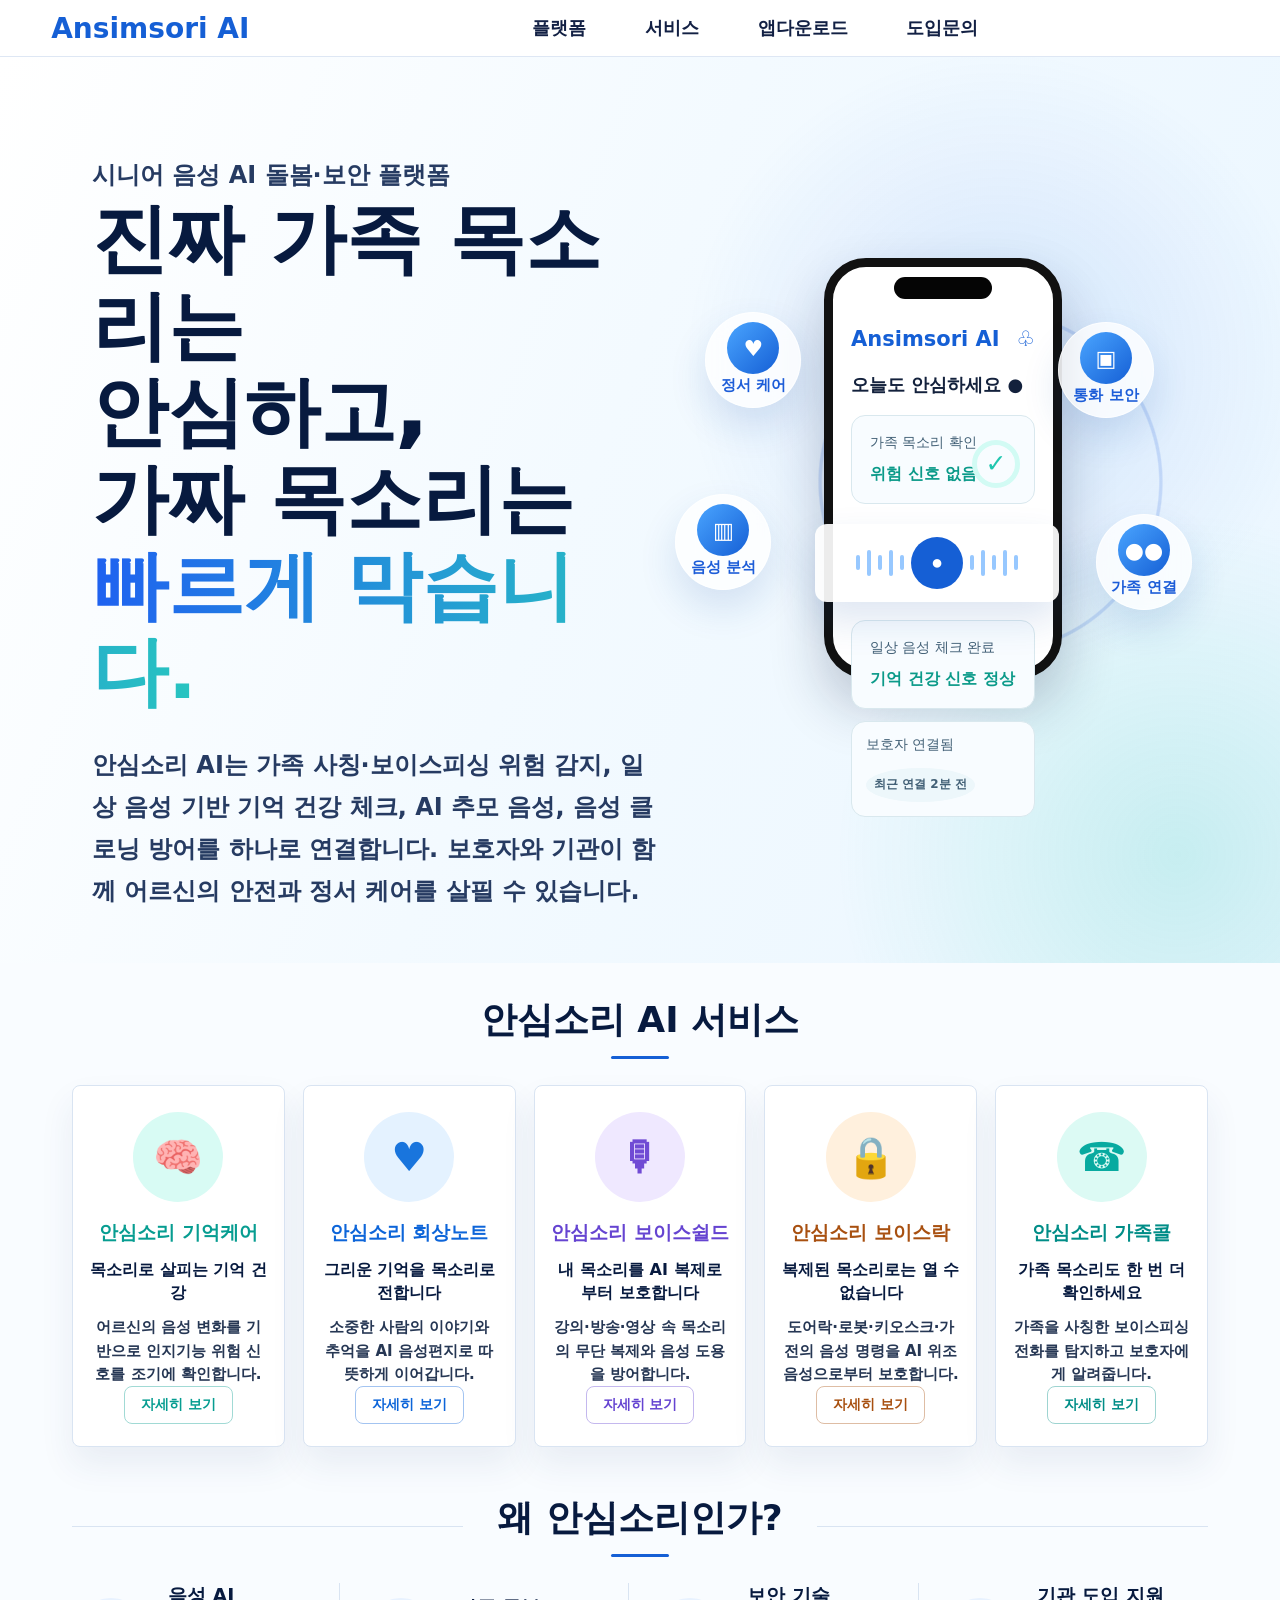
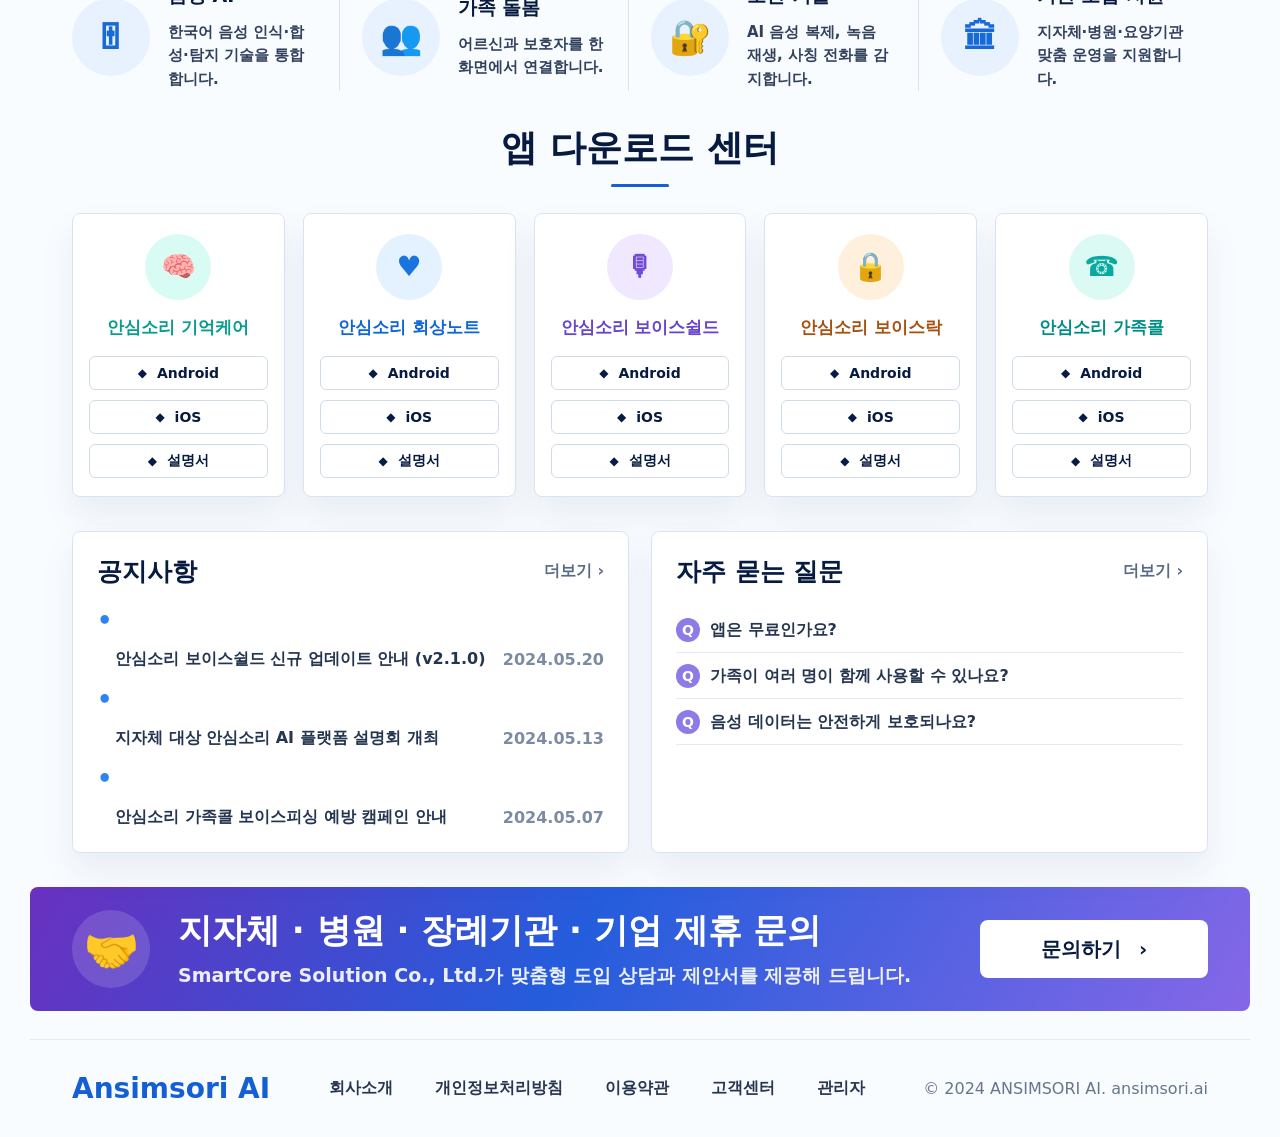
==== commit 645f4abb: "Rename Memora service to Hoesang Note" ====
--- a/index.html
+++ b/index.html
@@ -97,7 +97,7 @@
           </article>
           <article class="service-card blue">
             <span class="icon">♥</span>
-            <h3>안심소리 메모라</h3>
+            <h3>안심소리 회상노트</h3>
             <b>그리운 기억을 목소리로 전합니다</b>
             <p>소중한 사람의 이야기와 추억을 AI 음성편지로 따뜻하게 이어갑니다.</p>
             <a class="service-more" href="./services/memora.html">자세히 보기</a>
@@ -176,7 +176,7 @@
           </article>
           <article class="download-card blue">
             <span class="small-icon">♥</span>
-            <h3>안심소리 메모라</h3>
+            <h3>안심소리 회상노트</h3>
             <a href="./services/memora.html">Android</a>
             <a href="./services/memora.html">iOS</a>
             <a href="./services/memora.html">설명서</a>
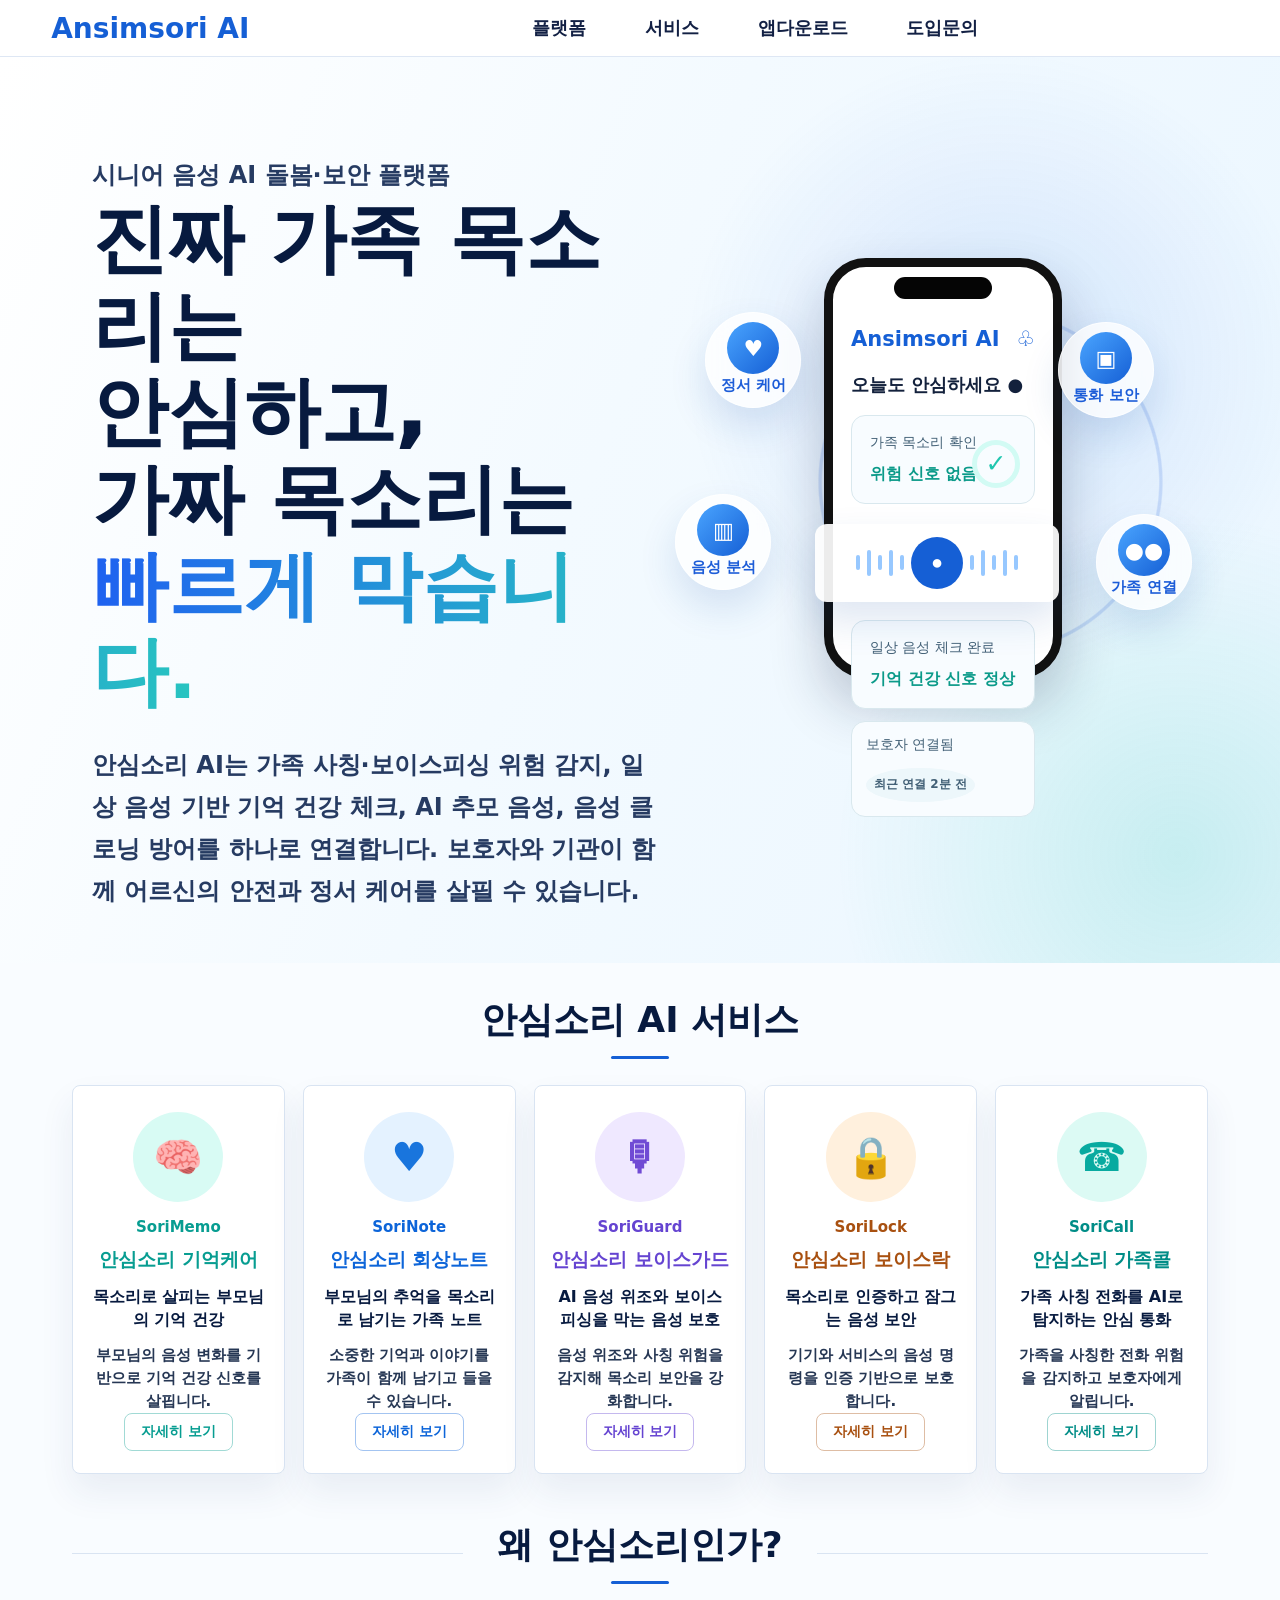
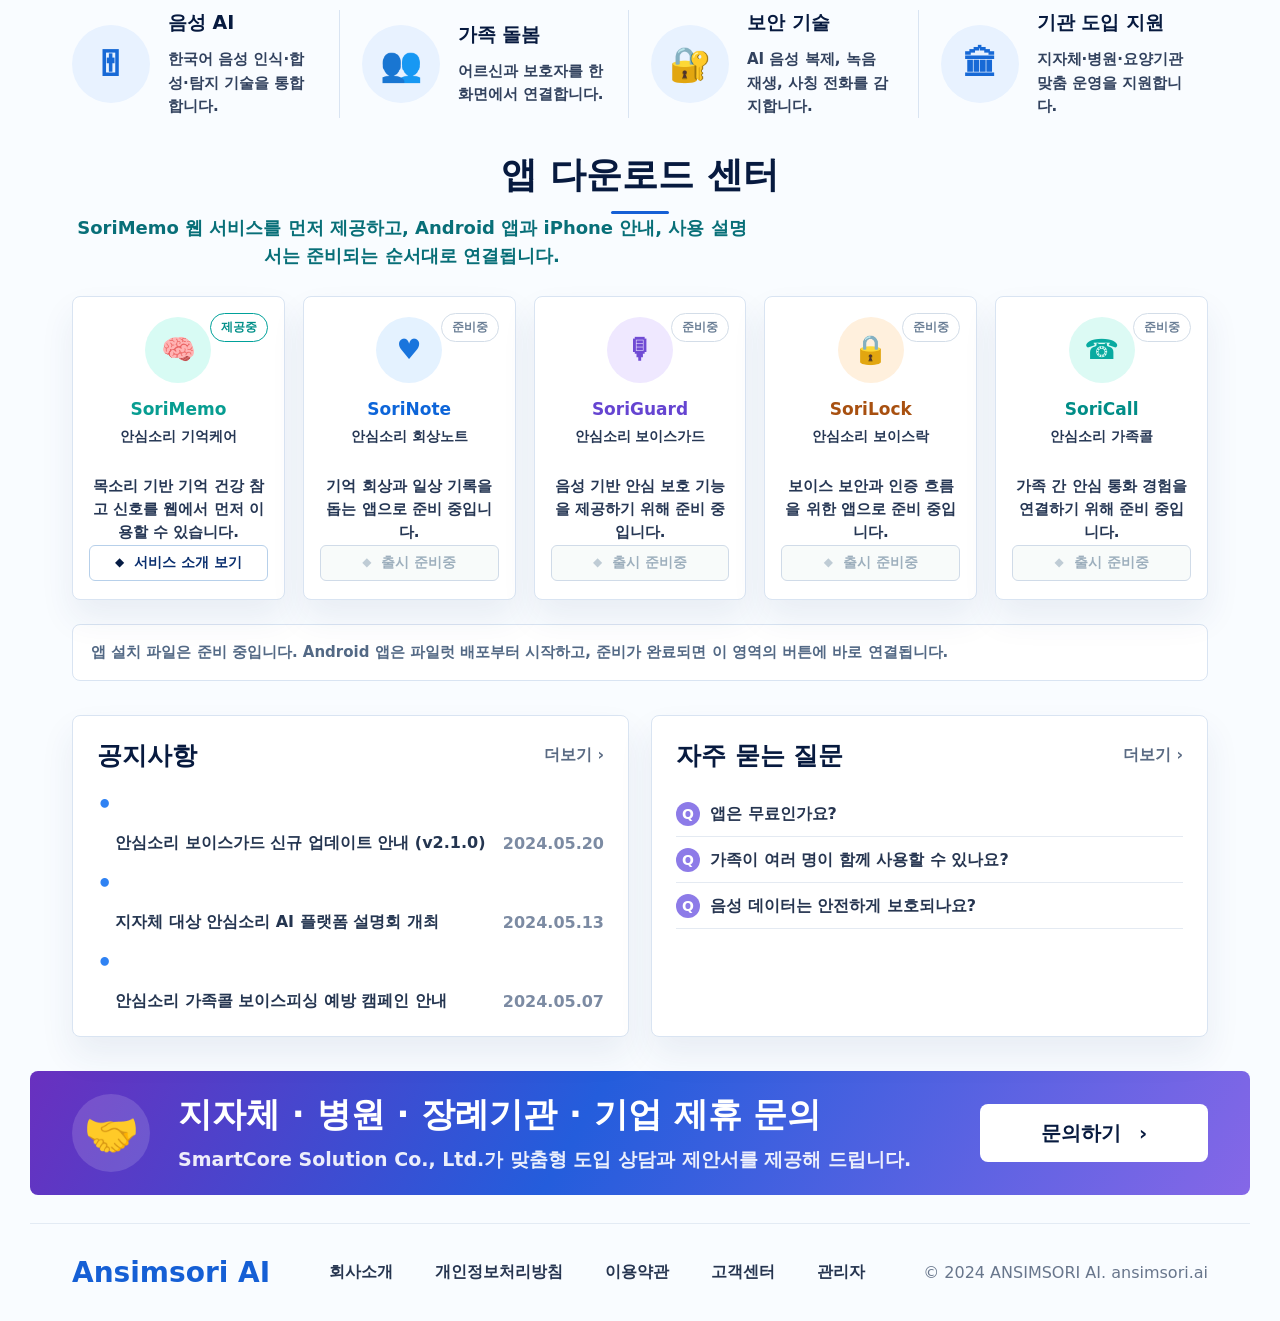
==== commit 778fe933: "Update download center and SoriMemo detail page" ====
--- a/index.html
+++ b/index.html
@@ -90,37 +90,42 @@
         <div class="service-grid">
           <article class="service-card mint">
             <span class="icon">🧠</span>
+            <p class="app-name">SoriMemo</p>
             <h3>안심소리 기억케어</h3>
-            <b>목소리로 살피는 기억 건강</b>
-            <p>어르신의 음성 변화를 기반으로 인지기능 위험 신호를 조기에 확인합니다.</p>
+            <b>목소리로 살피는 부모님의 기억 건강</b>
+            <p>부모님의 음성 변화를 기반으로 기억 건강 신호를 살핍니다.</p>
             <a class="service-more" href="./services/memory-care.html">자세히 보기</a>
           </article>
           <article class="service-card blue">
             <span class="icon">♥</span>
+            <p class="app-name">SoriNote</p>
             <h3>안심소리 회상노트</h3>
-            <b>그리운 기억을 목소리로 전합니다</b>
-            <p>소중한 사람의 이야기와 추억을 AI 음성편지로 따뜻하게 이어갑니다.</p>
+            <b>부모님의 추억을 목소리로 남기는 가족 노트</b>
+            <p>소중한 기억과 이야기를 가족이 함께 남기고 들을 수 있습니다.</p>
             <a class="service-more" href="./services/memora.html">자세히 보기</a>
           </article>
           <article class="service-card violet">
             <span class="icon">🎙</span>
-            <h3>안심소리 보이스쉴드</h3>
-            <b>내 목소리를 AI 복제로부터 보호합니다</b>
-            <p>강의·방송·영상 속 목소리의 무단 복제와 음성 도용을 방어합니다.</p>
+            <p class="app-name">SoriGuard</p>
+            <h3>안심소리 보이스가드</h3>
+            <b>AI 음성 위조와 보이스피싱을 막는 음성 보호</b>
+            <p>음성 위조와 사칭 위험을 감지해 목소리 보안을 강화합니다.</p>
             <a class="service-more" href="./services/voice-shield.html">자세히 보기</a>
           </article>
           <article class="service-card amber">
             <span class="icon">🔒</span>
+            <p class="app-name">SoriLock</p>
             <h3>안심소리 보이스락</h3>
-            <b>복제된 목소리로는 열 수 없습니다</b>
-            <p>도어락·로봇·키오스크·가전의 음성 명령을 AI 위조 음성으로부터 보호합니다.</p>
+            <b>목소리로 인증하고 잠그는 음성 보안</b>
+            <p>기기와 서비스의 음성 명령을 인증 기반으로 보호합니다.</p>
             <a class="service-more" href="./services/voice-lock.html">자세히 보기</a>
           </article>
           <article class="service-card teal">
             <span class="icon">☎</span>
+            <p class="app-name">SoriCall</p>
             <h3>안심소리 가족콜</h3>
-            <b>가족 목소리도 한 번 더 확인하세요</b>
-            <p>가족을 사칭한 보이스피싱 전화를 탐지하고 보호자에게 알려줍니다.</p>
+            <b>가족 사칭 전화를 AI로 탐지하는 안심 통화</b>
+            <p>가족을 사칭한 전화 위험을 감지하고 보호자에게 알립니다.</p>
             <a class="service-more" href="./services/family-call.html">자세히 보기</a>
           </article>
         </div>
@@ -165,44 +170,61 @@
       <section class="section" id="download">
         <div class="section-title">
           <h2>앱 다운로드 센터</h2>
+          <p class="download-lead">SoriMemo 웹 서비스를 먼저 제공하고, Android 앱과 iPhone 안내, 사용 설명서는 준비되는 순서대로 연결됩니다.</p>
         </div>
         <div class="download-grid">
           <article class="download-card mint">
+            <span class="status-badge active">제공중</span>
             <span class="small-icon">🧠</span>
-            <h3>안심소리 기억케어</h3>
-            <a href="./services/memory-care.html">Android</a>
-            <a href="./services/memory-care.html">iOS</a>
-            <a href="./services/memory-care.html">설명서</a>
+            <h3>SoriMemo</h3>
+            <p class="service-name">안심소리 기억케어</p>
+            <p class="download-note">목소리 기반 기억 건강 참고 신호를 웹에서 먼저 이용할 수 있습니다.</p>
+            <div class="download-actions">
+              <a class="secondary-link" href="./services/memory-care.html">서비스 소개 보기</a>
+            </div>
           </article>
           <article class="download-card blue">
+            <span class="status-badge">준비중</span>
             <span class="small-icon">♥</span>
-            <h3>안심소리 회상노트</h3>
-            <a href="./services/memora.html">Android</a>
-            <a href="./services/memora.html">iOS</a>
-            <a href="./services/memora.html">설명서</a>
+            <h3>SoriNote</h3>
+            <p class="service-name">안심소리 회상노트</p>
+            <p class="download-note">기억 회상과 일상 기록을 돕는 앱으로 준비 중입니다.</p>
+            <div class="download-actions">
+              <span class="disabled-link">출시 준비중</span>
+            </div>
           </article>
           <article class="download-card violet">
+            <span class="status-badge">준비중</span>
             <span class="small-icon">🎙</span>
-            <h3>안심소리 보이스쉴드</h3>
-            <a href="./services/voice-shield.html">Android</a>
-            <a href="./services/voice-shield.html">iOS</a>
-            <a href="./services/voice-shield.html">설명서</a>
+            <h3>SoriGuard</h3>
+            <p class="service-name">안심소리 보이스가드</p>
+            <p class="download-note">음성 기반 안심 보호 기능을 제공하기 위해 준비 중입니다.</p>
+            <div class="download-actions">
+              <span class="disabled-link">출시 준비중</span>
+            </div>
           </article>
           <article class="download-card amber">
+            <span class="status-badge">준비중</span>
             <span class="small-icon">🔒</span>
-            <h3>안심소리 보이스락</h3>
-            <a href="./services/voice-lock.html">Android</a>
-            <a href="./services/voice-lock.html">iOS</a>
-            <a href="./services/voice-lock.html">설명서</a>
+            <h3>SoriLock</h3>
+            <p class="service-name">안심소리 보이스락</p>
+            <p class="download-note">보이스 보안과 인증 흐름을 위한 앱으로 준비 중입니다.</p>
+            <div class="download-actions">
+              <span class="disabled-link">출시 준비중</span>
+            </div>
           </article>
           <article class="download-card teal">
+            <span class="status-badge">준비중</span>
             <span class="small-icon">☎</span>
-            <h3>안심소리 가족콜</h3>
-            <a href="./services/family-call.html">Android</a>
-            <a href="./services/family-call.html">iOS</a>
-            <a href="./services/family-call.html">설명서</a>
-          </article>
-        </div>
+            <h3>SoriCall</h3>
+            <p class="service-name">안심소리 가족콜</p>
+            <p class="download-note">가족 간 안심 통화 경험을 연결하기 위해 준비 중입니다.</p>
+            <div class="download-actions">
+              <span class="disabled-link">출시 준비중</span>
+            </div>
+          </article>
+        </div>
+        <p class="download-helper">앱 설치 파일은 준비 중입니다. Android 앱은 파일럿 배포부터 시작하고, 준비가 완료되면 이 영역의 버튼에 바로 연결됩니다.</p>
       </section>
 
       <section class="info-section">
@@ -212,7 +234,7 @@
             <a href="#">더보기 ›</a>
           </div>
           <ul class="notice-list">
-            <li><a href="#">안심소리 보이스쉴드 신규 업데이트 안내 (v2.1.0)</a><time>2024.05.20</time></li>
+            <li><a href="#">안심소리 보이스가드 신규 업데이트 안내 (v2.1.0)</a><time>2024.05.20</time></li>
             <li><a href="#">지자체 대상 안심소리 AI 플랫폼 설명회 개최</a><time>2024.05.13</time></li>
             <li><a href="#">안심소리 가족콜 보이스피싱 예방 캠페인 안내</a><time>2024.05.07</time></li>
           </ul>
--- a/styles.css
+++ b/styles.css
@@ -117,6 +117,15 @@
   background: rgba(255, 255, 255, 0.58);
 }
 
+.button.disabled,
+.button[aria-disabled="true"] {
+  cursor: default;
+  color: #8da0b6;
+  border: 1px solid #d2dce8;
+  background: #f7fafc;
+  box-shadow: none;
+}
+
 .menu-toggle {
   display: none;
   width: 42px;
@@ -534,6 +543,20 @@
   margin: 0 0 12px;
   font-size: 19px;
   color: var(--card-color);
+}
+
+.app-name,
+.service-name {
+  margin: 0;
+  color: var(--navy);
+  font-weight: 900;
+  letter-spacing: 0;
+}
+
+.service-card .app-name {
+  margin: -4px 0 8px;
+  color: var(--card-color);
+  font-size: 15px;
 }
 
 .service-card b {
@@ -780,6 +803,10 @@
 }
 
 .download-card {
+  position: relative;
+  display: flex;
+  flex-direction: column;
+  min-height: 300px;
   padding: 20px 16px 18px;
   text-align: center;
 }
@@ -919,6 +946,30 @@
   margin-top: 30px;
 }
 
+.hero-download-panel {
+  margin-top: 30px;
+}
+
+.hero-download-panel p {
+  max-width: none;
+  margin: 0 0 14px;
+  color: var(--navy);
+  font-size: 15px;
+  font-weight: 850;
+  line-height: 1.55;
+}
+
+.hero-download-actions {
+  display: flex;
+  flex-wrap: wrap;
+  align-items: center;
+  gap: 14px 22px;
+}
+
+.hero-download-actions .button {
+  border-radius: 18px;
+}
+
 .service-visual-card {
   padding: 28px;
   border: 1px solid color-mix(in srgb, var(--card-color), white 72%);
@@ -1197,6 +1248,35 @@
   margin-bottom: 18px;
 }
 
+.app-attachment-panel {
+  display: grid;
+  grid-template-columns: minmax(0, 1fr) minmax(260px, 420px);
+  align-items: center;
+  gap: 20px;
+  border-color: #bfe3df;
+  background: #fbfffd;
+}
+
+.app-attachment-panel p {
+  margin-bottom: 0;
+}
+
+.attachment-actions {
+  display: grid;
+  gap: 10px;
+}
+
+.attachment-actions .button {
+  width: 100%;
+  border-radius: 8px;
+}
+
+@media (max-width: 860px) {
+  .app-attachment-panel {
+    grid-template-columns: 1fr;
+  }
+}
+
 .memory-cta-grid {
   display: grid;
   grid-template-columns: repeat(3, 1fr);
@@ -1383,29 +1463,117 @@
 }
 
 .download-card h3 {
-  min-height: 28px;
+  min-height: 24px;
+  margin-bottom: 4px;
   font-size: 17px;
 }
 
-.download-card a {
+.download-card .service-name {
+  min-height: 40px;
+  margin-bottom: 8px;
+  color: #263754;
+  font-size: 14px;
+  line-height: 1.35;
+}
+
+.download-lead {
+  max-width: 680px;
+  margin: 14px auto 0;
+  color: #4b617a;
+  font-size: 16px;
+  font-weight: 750;
+  line-height: 1.55;
+}
+
+.download-note {
+  min-height: 62px;
+  margin: 0 0 12px;
+  color: #536985;
+  font-size: 14px;
+  font-weight: 700;
+  line-height: 1.48;
+}
+
+.download-actions {
+  display: grid;
+  gap: 9px;
+  margin-top: auto;
+}
+
+.status-badge {
+  position: absolute;
+  top: 16px;
+  right: 16px;
+  padding: 5px 10px;
+  border: 1px solid #d3dde8;
+  border-radius: 999px;
+  color: #6b7f96;
+  background: #fff;
+  font-size: 12px;
+  font-weight: 900;
+}
+
+.status-badge.active {
+  border-color: #00a19a;
+  color: #008f88;
+}
+
+.download-card a,
+.download-card .disabled-link {
   display: flex;
   align-items: center;
   justify-content: center;
-  min-height: 34px;
-  margin-top: 10px;
+  min-height: 36px;
   border: 1px solid #d0dbe8;
   border-radius: 6px;
   color: var(--navy);
   font-size: 14px;
   font-weight: 750;
   background: #fff;
-}
-
-.download-card a::before {
+  line-height: 1.25;
+}
+
+.download-card .primary-link {
+  border-color: #94c8c3;
+  color: #006f6c;
+  font-weight: 900;
+}
+
+.download-card .secondary-link {
+  border-color: #b7d0ea;
+  color: #0a2f6f;
+  background: #fff;
+  font-weight: 900;
+}
+
+.download-card .disabled-link {
+  cursor: default;
+  color: #9dafbd;
+  background: #f8fbfa;
+}
+
+.download-card a::before,
+.download-card .disabled-link::before {
   content: "◆";
   margin-right: 10px;
   color: #061c44;
   font-size: 12px;
+}
+
+.download-card .disabled-link::before {
+  color: #bfccd5;
+}
+
+.download-helper {
+  margin: 24px 0 0;
+  padding: 16px 18px;
+  border: 1px solid var(--line);
+  border-radius: 8px;
+  color: #536985;
+  background: #fff;
+  font-size: 15px;
+  font-weight: 800;
+  line-height: 1.55;
 }
 
 .helper {
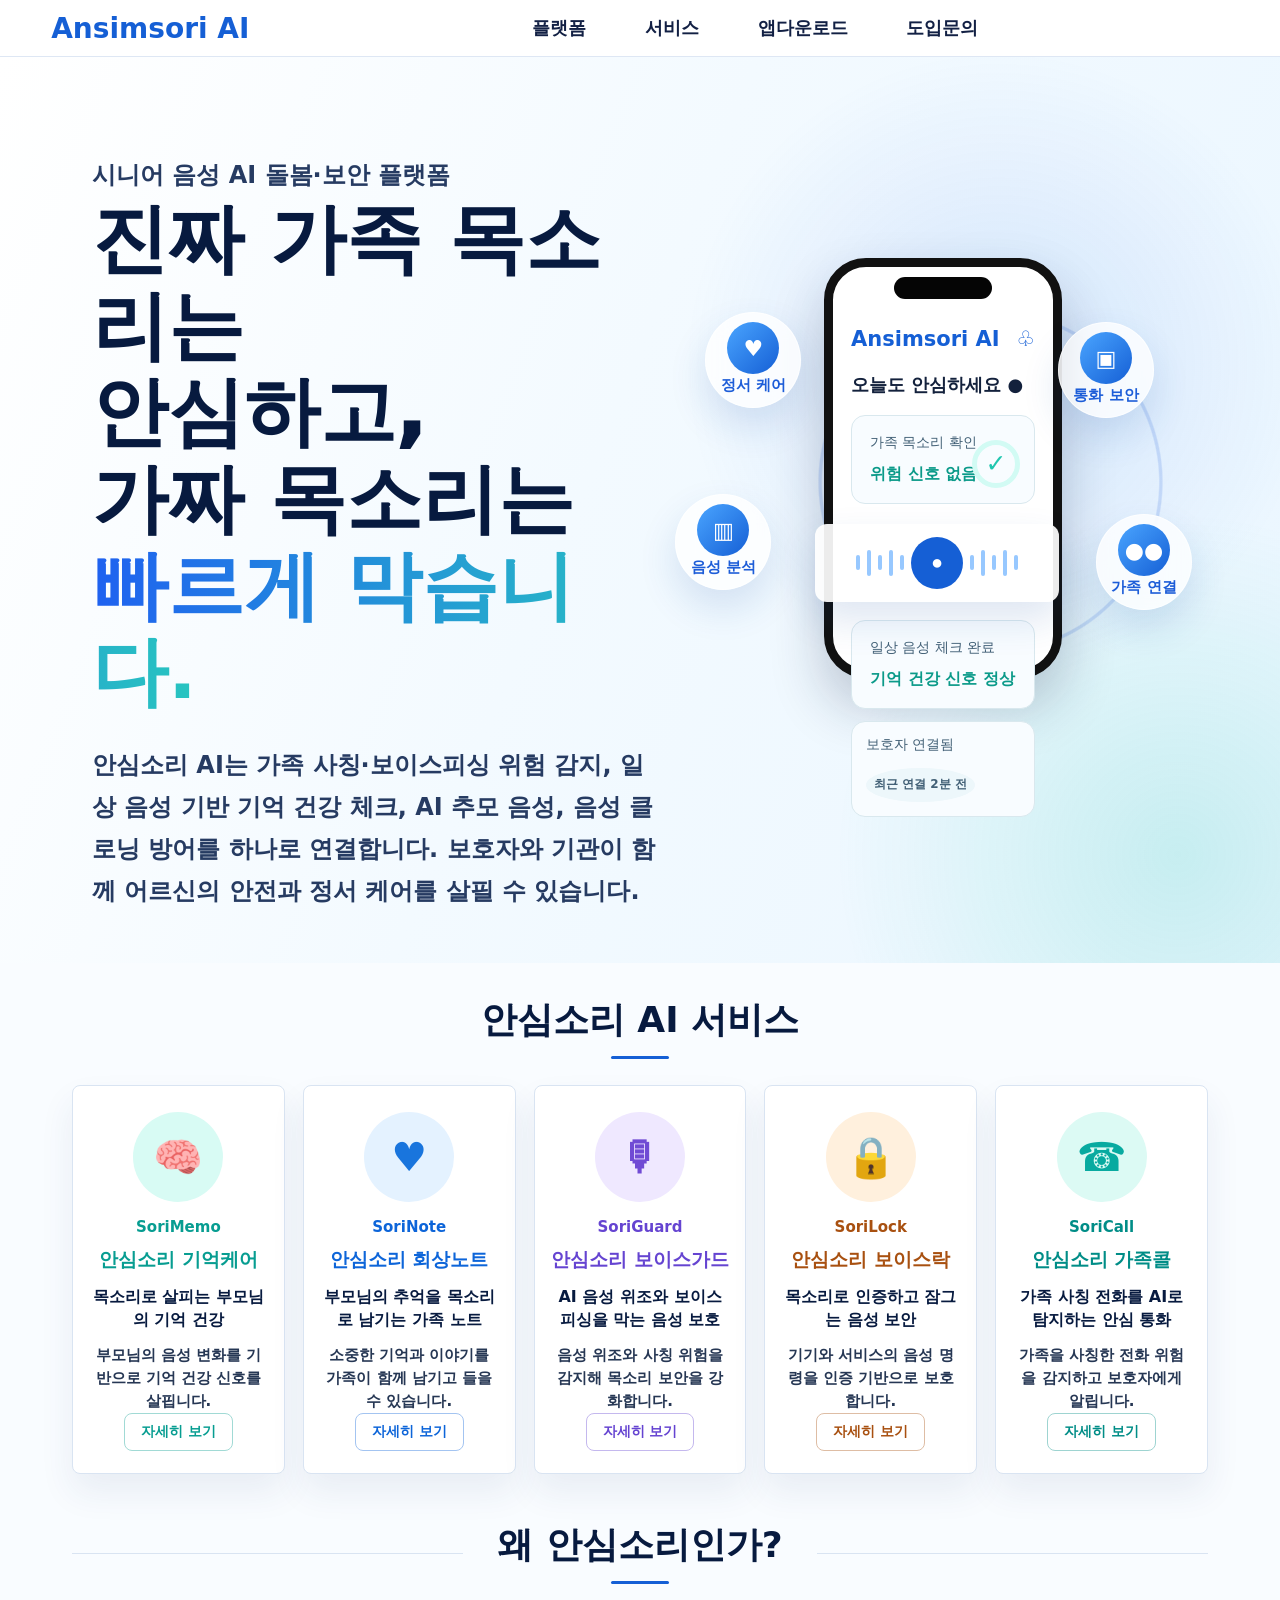
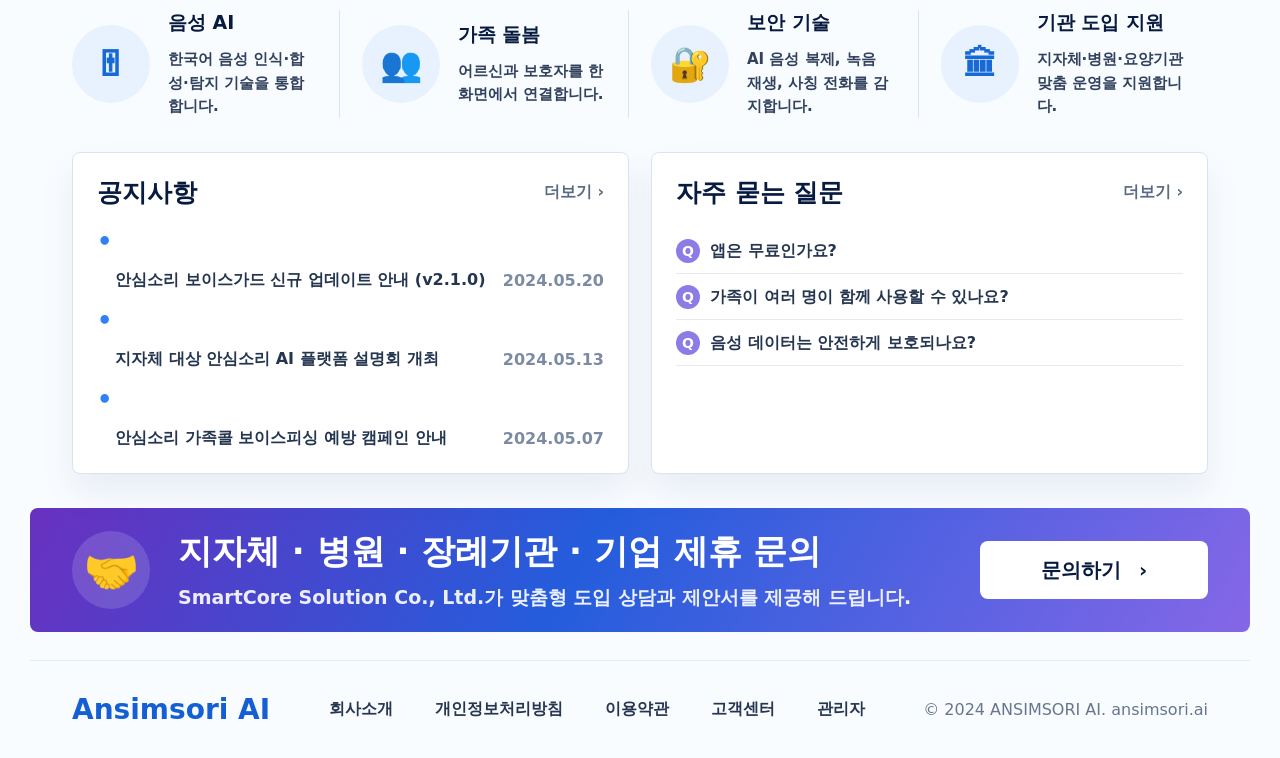
==== commit 151c847b: "Update APK download navigation" ====
--- a/index.html
+++ b/index.html
@@ -26,7 +26,7 @@
       <nav class="nav" aria-label="주요 메뉴">
         <a href="#platform">플랫폼</a>
         <a href="#service">서비스</a>
-        <a href="#download">앱다운로드</a>
+        <a href="./services/memory-care.html">앱다운로드</a>
         <a href="#contact">도입문의</a>
       </nav>
 
@@ -165,66 +165,6 @@
             </div>
           </article>
         </div>
-      </section>
-
-      <section class="section" id="download">
-        <div class="section-title">
-          <h2>앱 다운로드 센터</h2>
-          <p class="download-lead">SoriMemo 웹 서비스를 먼저 제공하고, Android 앱과 iPhone 안내, 사용 설명서는 준비되는 순서대로 연결됩니다.</p>
-        </div>
-        <div class="download-grid">
-          <article class="download-card mint">
-            <span class="status-badge active">제공중</span>
-            <span class="small-icon">🧠</span>
-            <h3>SoriMemo</h3>
-            <p class="service-name">안심소리 기억케어</p>
-            <p class="download-note">목소리 기반 기억 건강 참고 신호를 웹에서 먼저 이용할 수 있습니다.</p>
-            <div class="download-actions">
-              <a class="secondary-link" href="./services/memory-care.html">서비스 소개 보기</a>
-            </div>
-          </article>
-          <article class="download-card blue">
-            <span class="status-badge">준비중</span>
-            <span class="small-icon">♥</span>
-            <h3>SoriNote</h3>
-            <p class="service-name">안심소리 회상노트</p>
-            <p class="download-note">기억 회상과 일상 기록을 돕는 앱으로 준비 중입니다.</p>
-            <div class="download-actions">
-              <span class="disabled-link">출시 준비중</span>
-            </div>
-          </article>
-          <article class="download-card violet">
-            <span class="status-badge">준비중</span>
-            <span class="small-icon">🎙</span>
-            <h3>SoriGuard</h3>
-            <p class="service-name">안심소리 보이스가드</p>
-            <p class="download-note">음성 기반 안심 보호 기능을 제공하기 위해 준비 중입니다.</p>
-            <div class="download-actions">
-              <span class="disabled-link">출시 준비중</span>
-            </div>
-          </article>
-          <article class="download-card amber">
-            <span class="status-badge">준비중</span>
-            <span class="small-icon">🔒</span>
-            <h3>SoriLock</h3>
-            <p class="service-name">안심소리 보이스락</p>
-            <p class="download-note">보이스 보안과 인증 흐름을 위한 앱으로 준비 중입니다.</p>
-            <div class="download-actions">
-              <span class="disabled-link">출시 준비중</span>
-            </div>
-          </article>
-          <article class="download-card teal">
-            <span class="status-badge">준비중</span>
-            <span class="small-icon">☎</span>
-            <h3>SoriCall</h3>
-            <p class="service-name">안심소리 가족콜</p>
-            <p class="download-note">가족 간 안심 통화 경험을 연결하기 위해 준비 중입니다.</p>
-            <div class="download-actions">
-              <span class="disabled-link">출시 준비중</span>
-            </div>
-          </article>
-        </div>
-        <p class="download-helper">앱 설치 파일은 준비 중입니다. Android 앱은 파일럿 배포부터 시작하고, 준비가 완료되면 이 영역의 버튼에 바로 연결됩니다.</p>
       </section>
 
       <section class="info-section">
--- a/styles.css
+++ b/styles.css
@@ -970,6 +970,18 @@
   border-radius: 18px;
 }
 
+.hero-download-panel .install-warning {
+  margin: 14px 0 0;
+  padding: 12px 14px;
+  border: 1px solid rgba(241, 138, 36, 0.28);
+  border-radius: 16px;
+  background: rgba(255, 247, 237, 0.92);
+  color: #79430d;
+  font-size: 14px;
+  font-weight: 850;
+  line-height: 1.55;
+}
+
 .service-visual-card {
   padding: 28px;
   border: 1px solid color-mix(in srgb, var(--card-color), white 72%);
